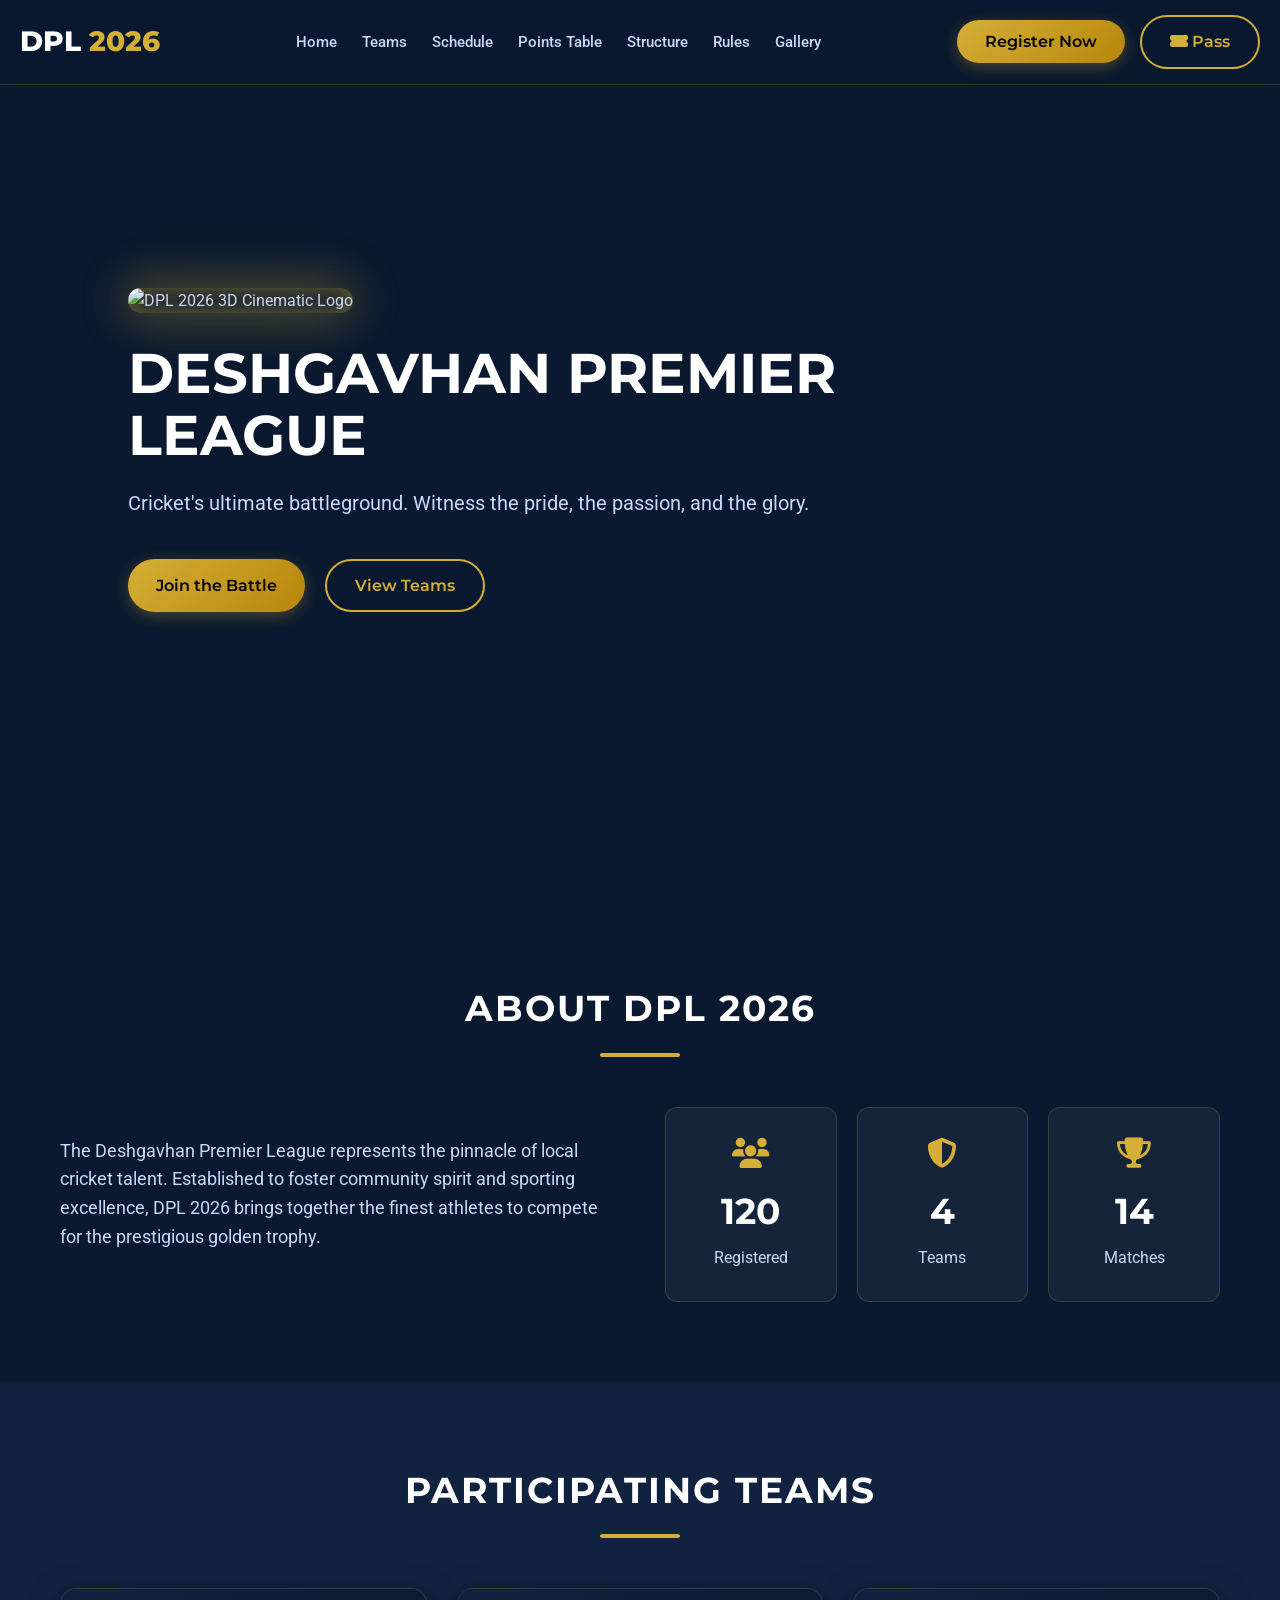
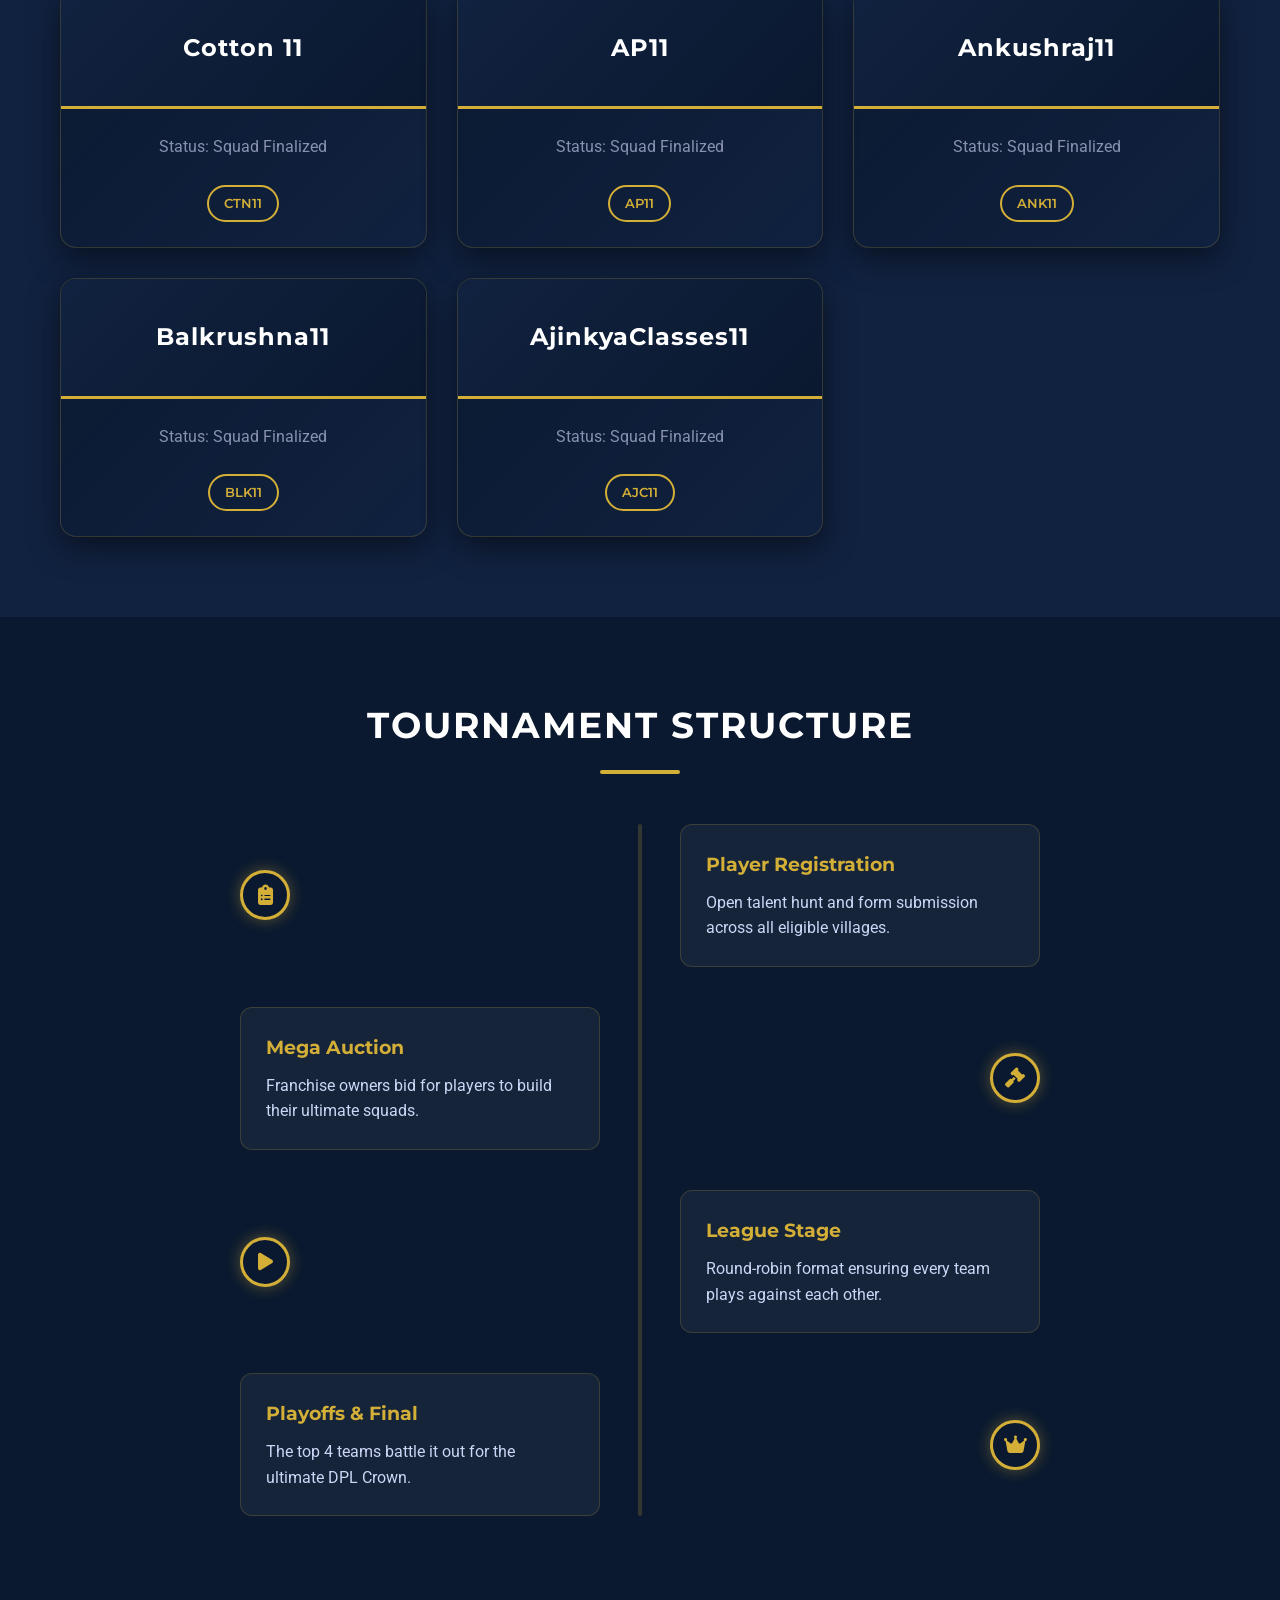
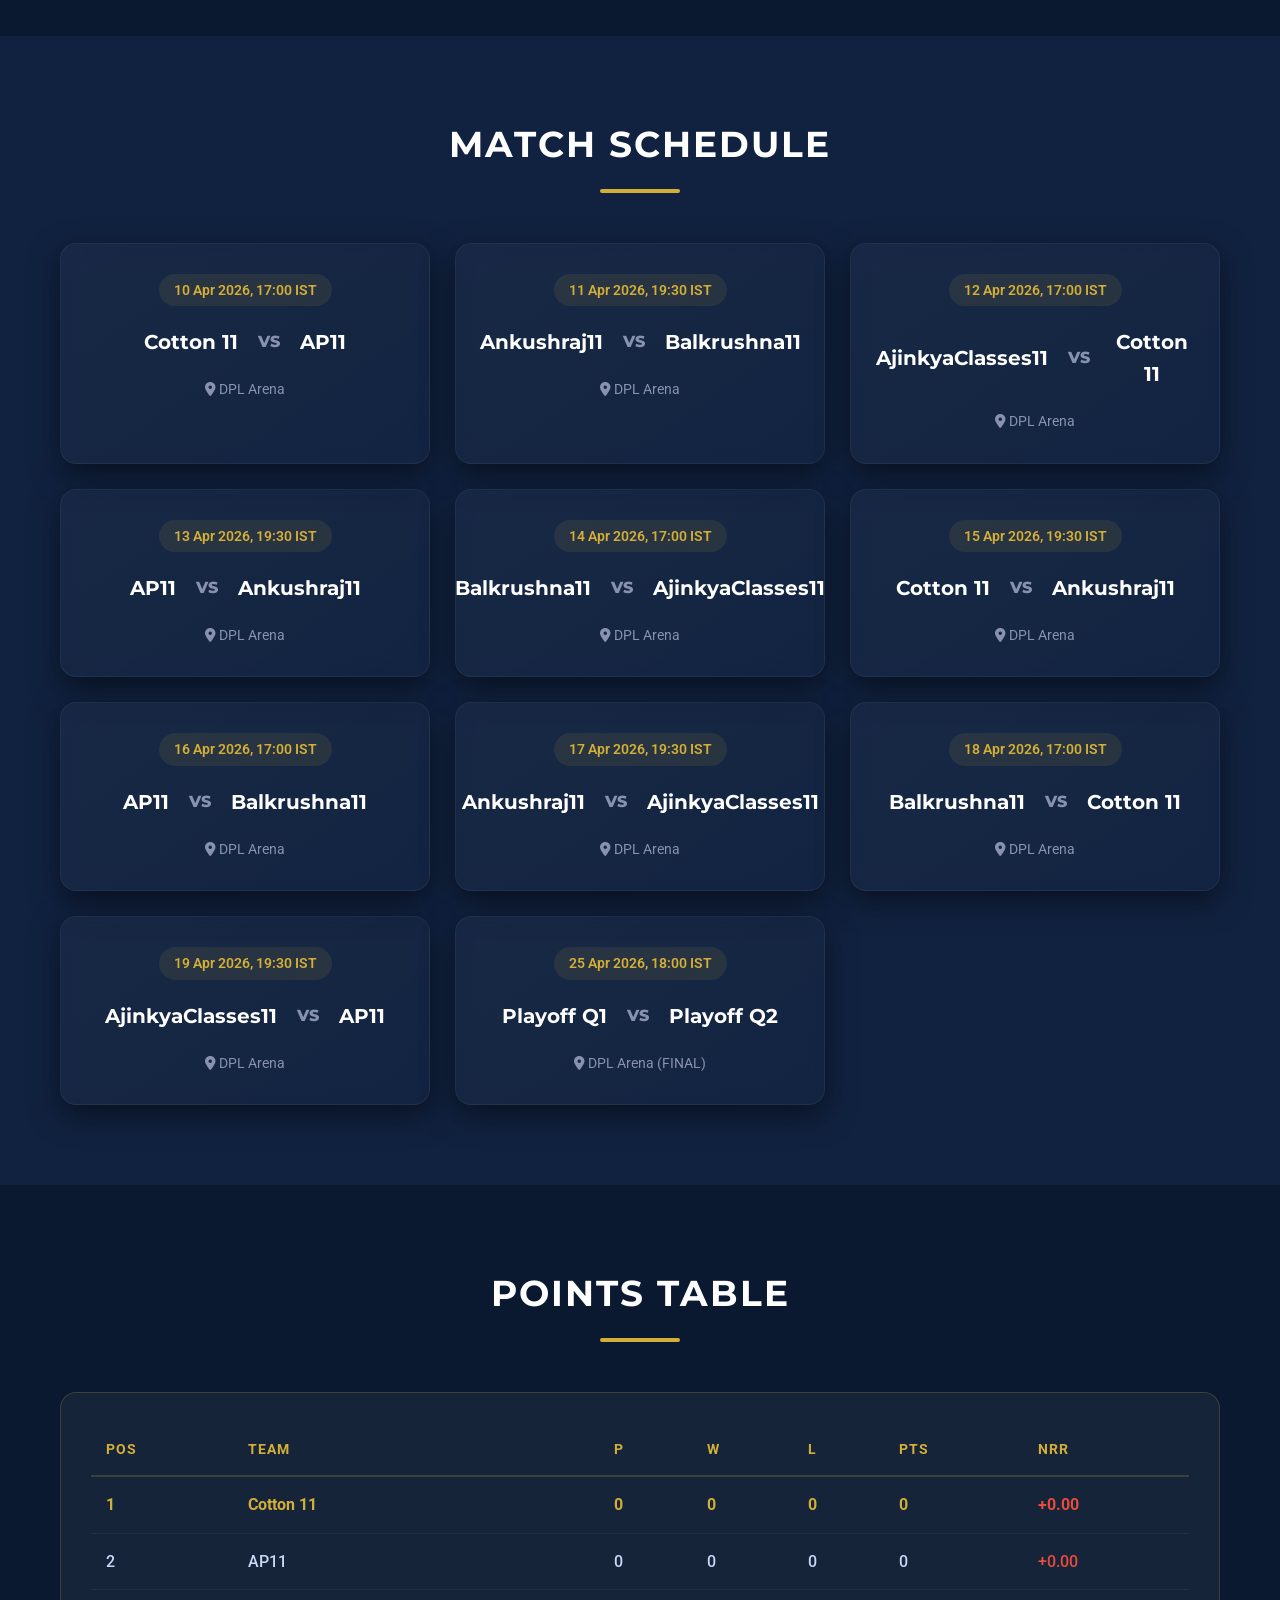
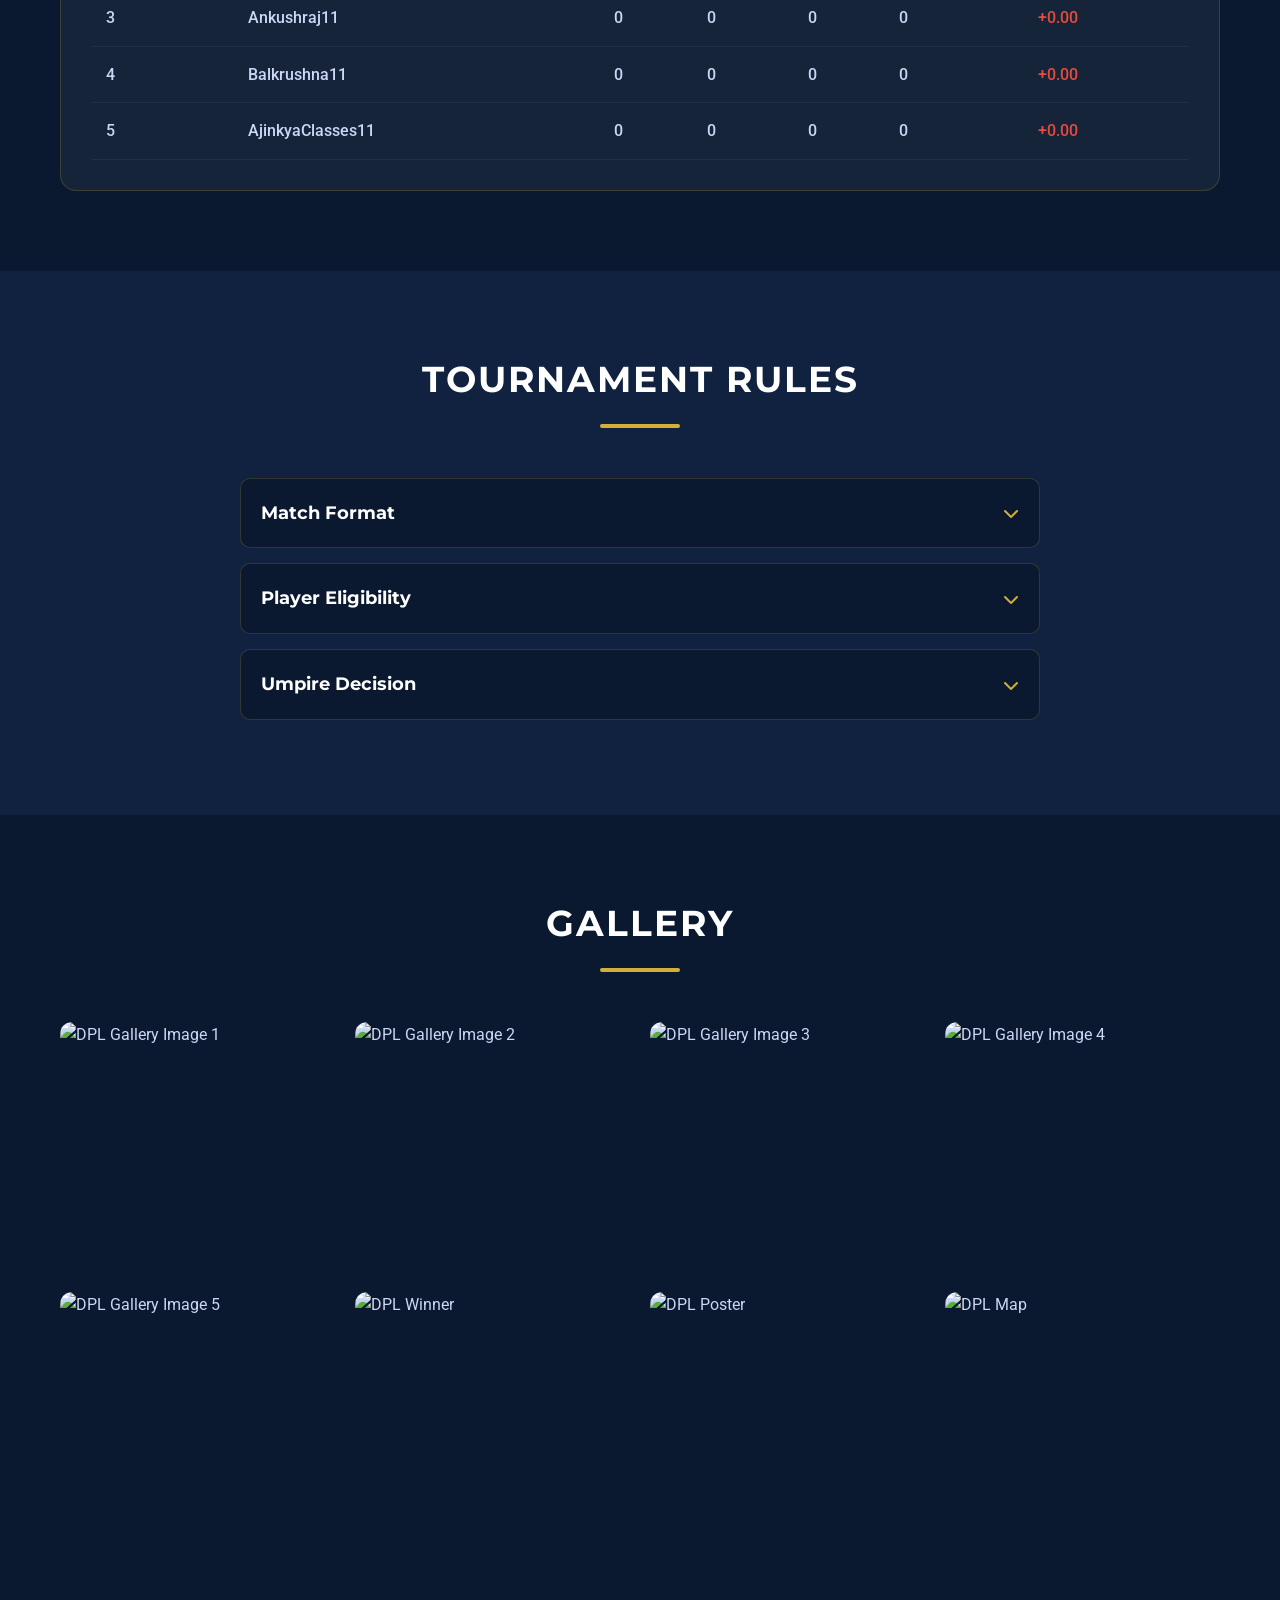
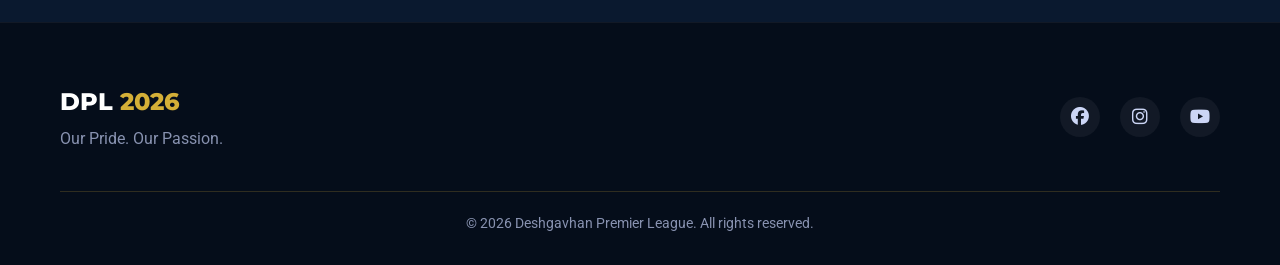
==== index.html @ 7609a29f "Add files via upload" ====
<!DOCTYPE html>
<html lang="en">
<head>
    <meta charset="UTF-8">
    <meta name="viewport" content="width=device-width, initial-scale=1.0">
    <title>DPL - Deshgavhan Premier League</title>
    <!-- Google Fonts -->
    <link href="https://fonts.googleapis.com/css2?family=Montserrat:wght@400;600;800&family=Roboto:wght@400;500;700&display=swap" rel="stylesheet">
    <!-- FontAwesome for icons -->
    <link rel="stylesheet" href="https://cdnjs.cloudflare.com/ajax/libs/font-awesome/6.4.0/css/all.min.css">
    <link rel="stylesheet" href="styles.css">
</head>
<body>

    <!-- Navigation -->
    <nav id="navbar">
        <div class="nav-container">
            <div class="logo">
                <h1>DPL <span>2026</span></h1>
            </div>
            <ul class="nav-links">
                <li><a href="#home">Home</a></li>
                <li><a href="#teams">Teams</a></li>
                <li><a href="#schedule">Schedule</a></li>
                <li><a href="#points">Points Table</a></li>
                <li><a href="#tournament">Structure</a></li>
                <li><a href="#rules">Rules</a></li>
                <li><a href="#gallery">Gallery</a></li>
            </ul>
            <div class="nav-actions">
                <button class="btn-primary" onclick="openModal('registerModal')">Register Now</button>
                <a href="https://dpl-registration.netlify.app/" class="btn-outline"><i class="fas fa-ticket-alt"></i> Pass</a>
                <div class="hamburger">
                    <i class="fas fa-bars"></i>
                </div>
            </div>
        </div>
    </nav>

    <!-- Modals -->
    <!-- Registration Modal -->
    <div id="registerModal" class="modal">
        <div class="modal-content">
            <span class="close-btn" onclick="closeModal('registerModal')">&times;</span>
            <h2>Player Registration</h2>
            <form id="registrationForm">
                <div class="form-group">
                    <label>Full Name</label>
                    <input type="text" id="regName" required>
                </div>
                <div class="form-group">
                    <label>Village/City</label>
                    <input type="text" id="regVillage" required>
                </div>
                <div class="form-group">
                    <label>Playing Role</label>
                    <select id="regRole" required>
                        <option value="">Select Role</option>
                        <option value="Batsman">Batsman</option>
                        <option value="Bowler">Bowler</option>
                        <option value="All-Rounder">All-Rounder</option>
                        <option value="Wicket-Keeper">Wicket-Keeper</option>
                    </select>
                </div>
                <div class="form-group">
                    <label>Mobile Number</label>
                    <input type="tel" id="regMobile" pattern="[0-9]{10}" required placeholder="10-digit number">
                </div>
                <button type="submit" class="btn-primary full-width">Submit Registration</button>
            </form>
        </div>
    </div>

    <!-- Success Popup -->
    <div id="successModal" class="modal">
        <div class="modal-content text-center">
            <span class="close-btn" onclick="closeModal('successModal')">&times;</span>
            <div class="success-icon"><i class="fas fa-check-circle"></i></div>
            <h2>Registration Successful!</h2>
            <p>Welcome to DPL 2026. Here is your official Player Card.</p>
            
            <div class="player-card preview-card" id="previewCard">
                <!-- Injected via JS -->
            </div>
            
            <button class="btn-primary mt-20" onclick="closeModal('successModal')">Awesome!</button>
        </div>
    </div>

    <!-- Admin Modal -->
    <div id="adminModal" class="modal">
        <div class="modal-content admin-modal">
            <span class="close-btn" onclick="closeModal('adminModal')">&times;</span>
            <h2>Admin Dashboard</h2>
            <div class="admin-tabs">
                <button class="admin-tab active" onclick="switchAdminTab('players')">Registered Players</button>
                <button class="admin-tab" onclick="switchAdminTab('teams')">Manage Teams</button>
            </div>
            
            <div id="admin-players" class="admin-section active">
                <div class="table-responsive">
                    <table class="admin-table">
                        <thead>
                            <tr>
                                <th>ID</th>
                                <th>Name</th>
                                <th>Village</th>
                                <th>Role</th>
                                <th>Mobile</th>
                                <th>Action</th>
                            </tr>
                        </thead>
                        <tbody id="adminPlayerList">
                            <!-- JS Injected -->
                        </tbody>
                    </table>
                </div>
            </div>
            
            <div id="admin-teams" class="admin-section">
                <p>Team management coming soon...</p>
            </div>
        </div>
    </div>

    <!-- Main Content -->
    <main>
        <!-- Hero Section -->
        <section id="home" class="hero">
            <div class="hero-content">
                <div class="hero-logo animate-up">
                    <img src="./assets/dpl_logo.png" alt="DPL 2026 3D Cinematic Logo">
                </div>
                <h1 class="animate-up delay-1">Deshgavhan Premier League</h1>
                <p class="tagline animate-up delay-2">Cricket's ultimate battleground. Witness the pride, the passion, and the glory.</p>
                <div class="hero-buttons animate-up delay-3">
                    <button class="btn-primary" onclick="openModal('registerModal')">Join the Battle</button>
                    <a href="#teams" class="btn-outline">View Teams</a>
                </div>
            </div>
            <div class="hero-overlay"></div>
        </section>

        <!-- About Stats Section -->
        <section id="about" class="about section-padding">
            <div class="container">
                <div class="section-title">
                    <h2>About DPL 2026</h2>
                    <div class="divider"></div>
                </div>
                <div class="about-grid">
                    <div class="about-text animate-up">
                        <p>The Deshgavhan Premier League represents the pinnacle of local cricket talent. Established to foster community spirit and sporting excellence, DPL 2026 brings together the finest athletes to compete for the prestigious golden trophy.</p>
                    </div>
                    <div class="stats-container animate-up delay-1">
                        <div class="stat-box">
                            <i class="fas fa-users icon"></i>
                            <h3 class="counter" id="playersCount">0</h3>
                            <p>Registered</p>
                        </div>
                        <div class="stat-box">
                            <i class="fas fa-shield-alt icon"></i>
                            <h3 class="counter">4</h3>
                            <p>Teams</p>
                        </div>
                        <div class="stat-box">
                            <i class="fas fa-trophy icon"></i>
                            <h3 class="counter">14</h3>
                            <p>Matches</p>
                        </div>
                    </div>
                </div>
            </div>
        </section>

        <!-- Teams Section -->
        <section id="teams" class="teams section-padding bg-alt">
            <div class="container">
                <div class="section-title">
                    <h2>Participating Teams</h2>
                    <div class="divider"></div>
                </div>
                <div class="teams-grid animate-up" id="teamsContainer">
                    <!-- JS Injected Team Cards -->
                </div>
            </div>
        </section>

        <!-- Tournament Structure (Timeline) -->
        <section id="tournament" class="tournament section-padding">
            <div class="container">
                <div class="section-title">
                    <h2>Tournament Structure</h2>
                    <div class="divider"></div>
                </div>
                <div class="timeline animate-up">
                    <div class="timeline-item">
                        <div class="timeline-icon"><i class="fas fa-clipboard-list"></i></div>
                        <div class="timeline-content">
                            <h3>Player Registration</h3>
                            <p>Open talent hunt and form submission across all eligible villages.</p>
                        </div>
                    </div>
                    <div class="timeline-item">
                        <div class="timeline-icon"><i class="fas fa-gavel"></i></div>
                        <div class="timeline-content">
                            <h3>Mega Auction</h3>
                            <p>Franchise owners bid for players to build their ultimate squads.</p>
                        </div>
                    </div>
                    <div class="timeline-item">
                        <div class="timeline-icon"><i class="fas fa-play"></i></div>
                        <div class="timeline-content">
                            <h3>League Stage</h3>
                            <p>Round-robin format ensuring every team plays against each other.</p>
                        </div>
                    </div>
                    <div class="timeline-item">
                        <div class="timeline-icon"><i class="fas fa-crown"></i></div>
                        <div class="timeline-content">
                            <h3>Playoffs & Final</h3>
                            <p>The top 4 teams battle it out for the ultimate DPL Crown.</p>
                        </div>
                    </div>
                </div>
            </div>
        </section>

        <!-- Schedule Section -->
        <section id="schedule" class="schedule section-padding bg-alt">
            <div class="container">
                <div class="section-title">
                    <h2>Match Schedule</h2>
                    <div class="divider"></div>
                </div>
                <div class="schedule-grid animate-up" id="scheduleContainer">
                    <!-- JS Injected Schedule Cards -->
                </div>
            </div>
        </section>

        <!-- Points Table Section -->
        <section id="points" class="points section-padding">
            <div class="container">
                <div class="section-title">
                    <h2>Points Table</h2>
                    <div class="divider"></div>
                </div>
                <div class="table-responsive glass-panel animate-up">
                    <table class="points-table">
                        <thead>
                            <tr>
                                <th>Pos</th>
                                <th>Team</th>
                                <th>P</th>
                                <th>W</th>
                                <th>L</th>
                                <th>Pts</th>
                                <th>NRR</th>
                            </tr>
                        </thead>
                        <tbody id="pointsTableBody">
                            <!-- JS Injected -->
                        </tbody>
                    </table>
                </div>
            </div>
        </section>

        <!-- Rules Section (Accordion) -->
        <section id="rules" class="rules section-padding bg-alt">
            <div class="container">
                <div class="section-title">
                    <h2>Tournament Rules</h2>
                    <div class="divider"></div>
                </div>
                <div class="accordion animate-up">
                    <div class="accordion-item">
                        <div class="accordion-header">
                            <h3>Match Format</h3>
                            <i class="fas fa-chevron-down"></i>
                        </div>
                        <div class="accordion-body">
                            <p>Each match will consist of 12 overs per side. The powerplay will be applied for the first 3 overs where only 2 fielders are allowed outside the 30-yard circle.</p>
                        </div>
                    </div>
                    <div class="accordion-item">
                        <div class="accordion-header">
                            <h3>Player Eligibility</h3>
                            <i class="fas fa-chevron-down"></i>
                        </div>
                        <div class="accordion-body">
                            <p>Players must be officially registered on this portal before the deadline. Non-registered players are strictly prohibited from participating in any official DPL match.</p>
                        </div>
                    </div>
                    <div class="accordion-item">
                        <div class="accordion-header">
                            <h3>Umpire Decision</h3>
                            <i class="fas fa-chevron-down"></i>
                        </div>
                        <div class="accordion-body">
                            <p>The on-field umpire's decision is final and binding. Any aggressive dissent towards umpires will result in immediate penalty runs and potential player suspension.</p>
                        </div>
                    </div>
                </div>
            </div>
        </section>

        <!-- Gallery Section -->
        <section id="gallery" class="gallery section-padding">
            <div class="container">
                <div class="section-title">
                    <h2>Gallery</h2>
                    <div class="divider"></div>
                </div>
                <div class="gallery-grid animate-up">
                    <div class="gallery-item">
                         <img src="./assets/1.jpeg" alt="DPL Gallery Image 1">
                         <div class="gallery-overlay"><i class="fas fa-search-plus"></i></div>
                    </div>
                    <div class="gallery-item">
                         <img src="./assets/2.jpeg" alt="DPL Gallery Image 2">
                         <div class="gallery-overlay"><i class="fas fa-search-plus"></i></div>
                    </div>
                    <div class="gallery-item">
                         <img src="./assets/3.jpeg" alt="DPL Gallery Image 3">
                         <div class="gallery-overlay"><i class="fas fa-search-plus"></i></div>
                    </div>
                    <div class="gallery-item">
                         <img src="./assets/4.jpeg" alt="DPL Gallery Image 4">
                         <div class="gallery-overlay"><i class="fas fa-search-plus"></i></div>
                    </div>
                    <div class="gallery-item">
                         <img src="./assets/5.jpeg" alt="DPL Gallery Image 5">
                         <div class="gallery-overlay"><i class="fas fa-search-plus"></i></div>
                    </div>
                    <div class="gallery-item">
                         <img src="./assets/Winner1.png" alt="DPL Winner">
                         <div class="gallery-overlay"><i class="fas fa-search-plus"></i></div>
                    </div>
                    <div class="gallery-item">
                         <img src="./assets/poster.png" alt="DPL Poster">
                         <div class="gallery-overlay"><i class="fas fa-search-plus"></i></div>
                    </div>
                    <div class="gallery-item">
                         <img src="./assets/map.png" alt="DPL Map">
                         <div class="gallery-overlay"><i class="fas fa-search-plus"></i></div>
                    </div>
                </div>
            </div>
        </section>
        
        <!-- Footer -->
        <footer>
            <div class="container">
                <div class="footer-content">
                    <div class="footer-logo">
                        <h2>DPL <span>2026</span></h2>
                        <p>Our Pride. Our Passion.</p>
                    </div>
                    <div class="social-links">
                        <a href="#"><i class="fab fa-facebook"></i></a>
                        <a href="#"><i class="fab fa-instagram"></i></a>
                        <a href="#"><i class="fab fa-youtube"></i></a>
                    </div>
                </div>
                <div class="copyright">
                    <p>&copy; 2026 Deshgavhan Premier League. All rights reserved.</p>
                </div>
            </div>
        </footer>
    </main>

    <script src="app.js"></script>
</body>
</html>
---- styles.css ----
/* Color Palette: Navy Blue & Gold */
:root {
    --primary-color: #0A192F; /* Deep Navy */
    --secondary-color: #112240; /* Lighter Navy */
    --accent-color: #D4AF37; /* Premium Gold */
    --accent-hover: #F1C40F; /* Bright Gold */
    --text-primary: #CCD6F6; /* Light Blue-Grey */
    --text-secondary: #8892B0;
    --white: #FFFFFF;
    --success: #2ECC71;
    --danger: #E74C3C;
    --glass-bg: rgba(255, 255, 255, 0.05);
    --glass-border: rgba(212, 175, 55, 0.2);
}

* { margin: 0; padding: 0; box-sizing: border-box; }

html { scroll-behavior: smooth; }

body {
    font-family: 'Roboto', sans-serif;
    background-color: var(--primary-color);
    color: var(--text-primary);
    line-height: 1.6;
    overflow-x: hidden;
}

h1, h2, h3, h4, h5, h6 {
    font-family: 'Montserrat', sans-serif;
    color: var(--white);
}

a { text-decoration: none; color: inherit; }
ul { list-style: none; }

.container {
    max-width: 1200px;
    margin: 0 auto;
    padding: 0 20px;
}

.section-padding { padding: 80px 0; }
.bg-alt { background-color: var(--secondary-color); }
.mt-20 { margin-top: 20px; }
.text-center { text-align: center; }
.full-width { width: 100%; }

/* Buttons */
.btn-primary, .btn-outline {
    display: inline-block;
    padding: 12px 28px;
    border-radius: 30px;
    font-weight: 600;
    font-family: 'Montserrat', sans-serif;
    cursor: pointer;
    transition: all 0.3s ease;
    border: none;
    font-size: 16px;
}

.btn-primary {
    background: linear-gradient(135deg, var(--accent-color), #B8860B);
    color: #000;
    box-shadow: 0 4px 15px rgba(212, 175, 55, 0.3);
}

.btn-primary:hover {
    transform: translateY(-2px);
    box-shadow: 0 6px 20px rgba(212, 175, 55, 0.5);
    background: linear-gradient(135deg, var(--accent-hover), var(--accent-color));
}

.btn-outline {
    background: transparent;
    color: var(--accent-color);
    border: 2px solid var(--accent-color);
}

.btn-outline:hover {
    background: var(--accent-color);
    color: #000;
}

/* Navbar */
#navbar {
    position: fixed;
    top: 0; left: 0; width: 100%;
    padding: 15px 0;
    background: rgba(10, 25, 47, 0.95);
    backdrop-filter: blur(10px);
    z-index: 1000;
    transition: all 0.3s;
    border-bottom: 1px solid var(--glass-border);
}

.nav-container {
    display: flex;
    justify-content: space-between;
    align-items: center;
    max-width: 1300px;
    margin: 0 auto;
    padding: 0 20px;
}

.logo h1 { font-size: 28px; font-weight: 800; }
.logo span { color: var(--accent-color); }

.nav-links { display: flex; gap: 25px; align-items: center; }
.nav-links a { font-weight: 500; transition: color 0.3s; font-size: 15px; }
.nav-links a:hover { color: var(--accent-color); }

.nav-actions { display: flex; gap: 15px; align-items: center; }
.hamburger { display: none; font-size: 24px; cursor: pointer; color: var(--accent-color); }

/* Hero */
.hero {
    height: 100vh;
    display: flex;
    align-items: center;
    position: relative;
    background: url('https://images.unsplash.com/photo-1540747913346-19e32dc3e97e?ixlib=rb-4.0.3&auto=format&fit=crop&w=2000&q=80') center/cover;
}
.hero-overlay {
    position: absolute; top:0; left:0; width:100%; height:100%;
    background: linear-gradient(to right, rgba(10,25,47,0.95) 0%, rgba(10,25,47,0.7) 100%);
    z-index: 1;
}
.hero-content {
    position: relative; z-index: 2;
    max-width: 800px;
    margin-left: 10%;
}
.hero-logo img { 
    width: 250px; 
    border-radius: 20px; 
    box-shadow: 0 0 50px rgba(212,175,55,0.4), inset 0 0 20px rgba(212,175,55,0.5); 
    margin-bottom: 30px;
    animation: floating 4s ease-in-out infinite;
    filter: drop-shadow(0 0 20px rgba(212,175,55,0.4));
}
@keyframes floating {
    0% { transform: translateY(0px) scale(1); }
    50% { transform: translateY(-15px) scale(1.02); }
    100% { transform: translateY(0px) scale(1); }
}
.hero h1 { font-size: 56px; line-height: 1.1; margin-bottom: 20px; color: var(--white); text-transform: uppercase; }
.tagline { font-size: 20px; margin-bottom: 40px; color: var(--text-primary); }
.hero-buttons { display: flex; gap: 20px; }

/* Sections Common */
.section-title { text-align: center; margin-bottom: 50px; }
.section-title h2 { font-size: 36px; text-transform: uppercase; letter-spacing: 2px; }
.divider { width: 80px; height: 4px; background: var(--accent-color); margin: 15px auto 0; border-radius: 2px; }

/* About & Stats */
.about-grid { display: grid; grid-template-columns: 1fr 1fr; gap: 50px; align-items: center; }
.about-text p { font-size: 18px; margin-bottom: 20px; }
.stats-container { display: grid; grid-template-columns: repeat(3, 1fr); gap: 20px; }
.stat-box {
    background: var(--glass-bg);
    border: 1px solid var(--glass-border);
    padding: 30px 20px;
    text-align: center;
    border-radius: 12px;
    transition: transform 0.3s;
}
.stat-box:hover { transform: translateY(-5px); border-color: var(--accent-color); }
.stat-box .icon { font-size: 30px; color: var(--accent-color); margin-bottom: 15px; }
.stat-box h3 { font-size: 36px; margin-bottom: 5px; }

/* Teams */
.teams-grid { display: grid; grid-template-columns: repeat(auto-fit, minmax(280px, 1fr)); gap: 30px; }
.team-card {
    background: linear-gradient(135deg, rgba(10, 25, 47, 0.9), rgba(17, 34, 64, 0.95));
    border-radius: 16px;
    overflow: hidden;
    box-shadow: 0 10px 30px rgba(0,0,0,0.5);
    transition: all 0.4s cubic-bezier(0.175, 0.885, 0.32, 1.275);
    border: 1px solid var(--glass-border);
    position: relative;
    cursor: pointer;
}
.team-card::before { content: ''; position: absolute; inset: 0; background: radial-gradient(800px circle at top left, rgba(212,175,55,0.1), transparent 40%); opacity: 0; transition: opacity 0.5s; }
.team-card:hover::before { opacity: 1; }
.team-card:hover { 
    transform: translateY(-12px) scale(1.03); 
    box-shadow: 0 20px 40px rgba(212,175,55,0.3), 0 0 20px rgba(212,175,55,0.2); 
    border-color: var(--accent-color);
}
.team-banner { height: 120px; background: linear-gradient(135deg, var(--secondary-color), var(--primary-color)); display: flex; justify-content: center; align-items: center; border-bottom: 3px solid var(--accent-color);}
.team-banner h3 { font-size: 24px; letter-spacing: 1px; }
.team-info { padding: 25px; text-align: center; }
.team-info p { color: var(--text-secondary); margin-bottom: 15px; }

/* Timeline / Tournament Structure */
.timeline { position: relative; max-width: 800px; margin: 0 auto; }
.timeline::before { content: ''; position: absolute; width: 4px; background: var(--glass-border); top: 0; bottom: 0; left: 50%; transform: translateX(-50%); border-radius: 2px;}
.timeline-item { display: flex; justify-content: space-between; align-items: center; margin-bottom: 40px; }
.timeline-item:nth-child(even) { flex-direction: row-reverse; }
.timeline-content { width: 45%; background: var(--glass-bg); padding: 25px; border-radius: 12px; border: 1px solid var(--glass-border); transition: transform 0.3s; }
.timeline-item:hover .timeline-content { transform: scale(1.05); border-color: var(--accent-color); }
.timeline-content h3 { color: var(--accent-color); margin-bottom: 10px; }
.timeline-icon { width: 50px; height: 50px; background: var(--primary-color); border: 3px solid var(--accent-color); border-radius: 50%; display: flex; justify-content: center; align-items: center; font-size: 20px; color: var(--accent-color); z-index: 10; box-shadow: 0 0 15px rgba(212,175,55,0.4);}

/* Schedule */
.schedule-grid { display: grid; grid-template-columns: repeat(auto-fit, minmax(320px, 1fr)); gap: 25px; }
.match-card {
    background: linear-gradient(145deg, rgba(255,255,255,0.03), rgba(255,255,255,0.01));
    border: 1px solid rgba(255,255,255,0.05);
    border-radius: 16px;
    padding: 30px 25px;
    text-align: center;
    transition: all 0.4s ease;
    backdrop-filter: blur(10px);
    box-shadow: inset 0 0 0 1px rgba(212,175,55,0.0), 0 10px 30px rgba(0,0,0,0.5);
    cursor: pointer;
}
.match-card:hover { 
    transform: translateY(-8px) scale(1.02); 
    border-color: rgba(212,175,55,0.5); 
    background: linear-gradient(145deg, rgba(255,255,255,0.06), rgba(255,255,255,0.02));
    box-shadow: inset 0 0 20px rgba(212,175,55,0.1), 0 15px 35px rgba(0,0,0,0.6);
}
.match-date { display: inline-block; padding: 5px 15px; background: rgba(212,175,55,0.1); color: var(--accent-color); border-radius: 20px; font-size: 14px; font-weight: 600; margin-bottom: 20px; }
.match-teams { display: flex; justify-content: center; align-items: center; gap: 20px; margin-bottom: 20px; }
.match-teams h3 { font-size: 20px; }
.match-vs { font-family: 'Montserrat', sans-serif; font-weight: 800; color: var(--text-secondary); }
.match-venue { font-size: 14px; color: var(--text-secondary); }

/* Points Table */
.glass-panel { background: var(--glass-bg); border-radius: 16px; border: 1px solid var(--glass-border); padding: 30px; }
.table-responsive { overflow-x: auto; }
.points-table { width: 100%; border-collapse: collapse; text-align: left; }
.points-table th { padding: 15px; color: var(--accent-color); border-bottom: 2px solid var(--glass-border); text-transform: uppercase; font-size: 14px; letter-spacing: 1px; }
.points-table td { padding: 15px; border-bottom: 1px solid rgba(255,255,255,0.05); font-weight: 500; }
.points-table tbody tr:hover { background: rgba(212,175,55,0.05); }
.points-table tbody tr:first-child td { color: var(--accent-color); font-weight: 700; }

/* Accordion Rules */
.accordion { max-width: 800px; margin: 0 auto; }
.accordion-item { margin-bottom: 15px; border-radius: 10px; overflow: hidden; border: 1px solid var(--glass-border); background: var(--primary-color); }
.accordion-header { padding: 20px; display: flex; justify-content: space-between; align-items: center; cursor: pointer; transition: background 0.3s; }
.accordion-header:hover { background: var(--glass-bg); }
.accordion-header h3 { font-size: 18px; color: var(--white); }
.accordion-header i { transition: transform 0.3s; color: var(--accent-color); }
.accordion-item.active .accordion-header i { transform: rotate(180deg); }
.accordion-body { padding: 0 20px; max-height: 0; overflow: hidden; transition: max-height 0.3s ease-out, padding 0.3s ease; background: var(--secondary-color); color: var(--text-secondary); }
.accordion-item.active .accordion-body { padding: 20px; max-height: 500px; border-top: 1px solid var(--glass-border); }

/* Gallery */
.gallery-grid { display: grid; grid-template-columns: repeat(auto-fit, minmax(250px, 1fr)); gap: 20px; }
.gallery-item { position: relative; border-radius: 12px; overflow: hidden; cursor: pointer; height: 250px;}
.gallery-item img { width: 100%; height: 100%; object-fit: cover; transition: transform 0.5s; }
.gallery-overlay { position: absolute; top:0; left:0; width:100%; height:100%; background: rgba(10,25,47,0.7); display: flex; justify-content: center; align-items: center; opacity: 0; transition: opacity 0.3s; }
.gallery-overlay i { font-size: 40px; color: var(--accent-color); transform: scale(0.5); transition: transform 0.3s; }
.gallery-item:hover img { transform: scale(1.1); }
.gallery-item:hover .gallery-overlay { opacity: 1; }
.gallery-item:hover .gallery-overlay i { transform: scale(1); }

/* Modals */
.modal { display: none; position: fixed; top: 0; left: 0; width: 100%; height: 100%; background: rgba(0,0,0,0.8); z-index: 2000; justify-content: center; align-items: center; backdrop-filter: blur(5px); }
.modal.active { display: flex; }
.modal-content { background: var(--secondary-color); padding: 40px; border-radius: 16px; width: 90%; max-width: 500px; position: relative; border: 1px solid var(--glass-border); box-shadow: 0 20px 50px rgba(0,0,0,0.5); animation: modalIn 0.3s ease-out; }
.admin-modal { max-width: 900px; }
@keyframes modalIn { from { transform: scale(0.9); opacity: 0; } to { transform: scale(1); opacity: 1; } }
.close-btn { position: absolute; top: 15px; right: 20px; font-size: 28px; cursor: pointer; color: var(--text-secondary); transition: color 0.3s; }
.close-btn:hover { color: var(--accent-color); }

/* Form Styles */
.modal-content h2 { margin-bottom: 25px; color: var(--accent-color); text-align: center; }
.form-group { margin-bottom: 20px; text-align: left; }
.form-group label { display: block; margin-bottom: 8px; font-weight: 500; font-size: 14px; color: var(--text-primary); }
.form-group input, .form-group select { width: 100%; padding: 12px 15px; border-radius: 8px; border: 1px solid var(--glass-border); background: var(--primary-color); color: var(--white); font-family: 'Roboto', sans-serif; transition: border-color 0.3s; outline: none; }
.form-group input:focus, .form-group select:focus { border-color: var(--accent-color); box-shadow: 0 0 10px rgba(212,175,55,0.2); }

/* Admin Panel */
.admin-tabs { display: flex; gap: 15px; margin-bottom: 25px; border-bottom: 1px solid var(--glass-border); padding-bottom: 15px; }
.admin-tab { background: transparent; border: none; color: var(--text-secondary); font-size: 16px; font-weight: 600; cursor: pointer; padding: 5px 10px; transition: color 0.3s; }
.admin-tab.active { color: var(--accent-color); border-bottom: 2px solid var(--accent-color); }
.admin-section { display: none; }
.admin-section.active { display: block; }
.admin-table { width: 100%; border-collapse: collapse; text-align: left; }
.admin-table th { padding: 12px; color: var(--accent-color); border-bottom: 1px solid var(--glass-border); }
.admin-table td { padding: 12px; border-bottom: 1px solid rgba(255,255,255,0.05); }
.action-btn { background: transparent; border: none; color: var(--danger); cursor: pointer; transition: color 0.3s; font-size: 16px;}
.action-btn:hover { color: #ff6b6b; }

/* Player Card Preview */
.player-card { background: linear-gradient(135deg, var(--primary-color), var(--secondary-color)); border: 2px solid var(--accent-color); border-radius: 12px; padding: 25px; text-align: center; margin: 20px 0; box-shadow: 0 10px 20px rgba(0,0,0,0.3); }
.card-id { color: var(--accent-color); font-weight: 800; font-family: 'Montserrat', sans-serif; letter-spacing: 2px; margin-bottom: 15px; font-size: 18px; }
.card-name { font-size: 24px; font-weight: 700; margin-bottom: 5px; color: var(--white); }
.card-details { display: flex; justify-content: center; gap: 20px; color: var(--text-secondary); font-size: 14px; }
.success-icon { font-size: 60px; color: var(--success); margin-bottom: 15px; }

/* Footer */
footer { background: #050d1a; padding: 60px 0 30px; border-top: 1px solid rgba(255,255,255,0.05); }
.footer-content { display: flex; justify-content: space-between; align-items: center; margin-bottom: 40px; }
.footer-logo h2 { font-size: 24px; font-weight: 800; }
.footer-logo span { color: var(--accent-color); }
.footer-logo p { color: var(--text-secondary); margin-top: 5px; }
.social-links { display: flex; gap: 20px; }
.social-links a { width: 40px; height: 40px; border-radius: 50%; background: var(--glass-bg); display: flex; justify-content: center; align-items: center; font-size: 18px; transition: all 0.3s; }
.social-links a:hover { background: var(--accent-color); color: #000; transform: translateY(-3px); }
.copyright { text-align: center; color: var(--text-secondary); font-size: 14px; border-top: 1px solid var(--glass-border); padding-top: 20px; }

/* Animations & Responsive */
.animate-up { opacity: 0; transform: translateY(30px); transition: opacity 0.8s ease, transform 0.8s ease; }
.animate-up.visible { opacity: 1; transform: translateY(0); }
.delay-1 { transition-delay: 0.2s; }
.delay-2 { transition-delay: 0.4s; }
.delay-3 { transition-delay: 0.6s; }

@media (max-width: 992px) {
    .about-grid { grid-template-columns: 1fr; }
    .timeline::before { left: 40px; }
    .timeline-item { flex-direction: column !important; align-items: flex-start; margin-bottom: 30px; position: relative; padding-left: 80px;}
    .timeline-icon { position: absolute; left: 15px; top: 0; }
    .timeline-content { width: 100%; }
}

@media (max-width: 768px) {
    .nav-links { display: none; flex-direction: column; position: absolute; top: 100%; left: 0; width: 100%; background: var(--secondary-color); padding: 20px; text-align: center; border-bottom: 1px solid var(--accent-color); }
    .nav-links.active { display: flex; }
    .hamburger { display: block; }
    .flex-center { justify-content: space-between; width: 100%; }
    .nav-actions .btn-outline { display: none; }
    .hero h1 { font-size: 40px; }
    .hero-content { margin-left: 5%; }
    .footer-content { flex-direction: column; gap: 30px; text-align: center; }
}
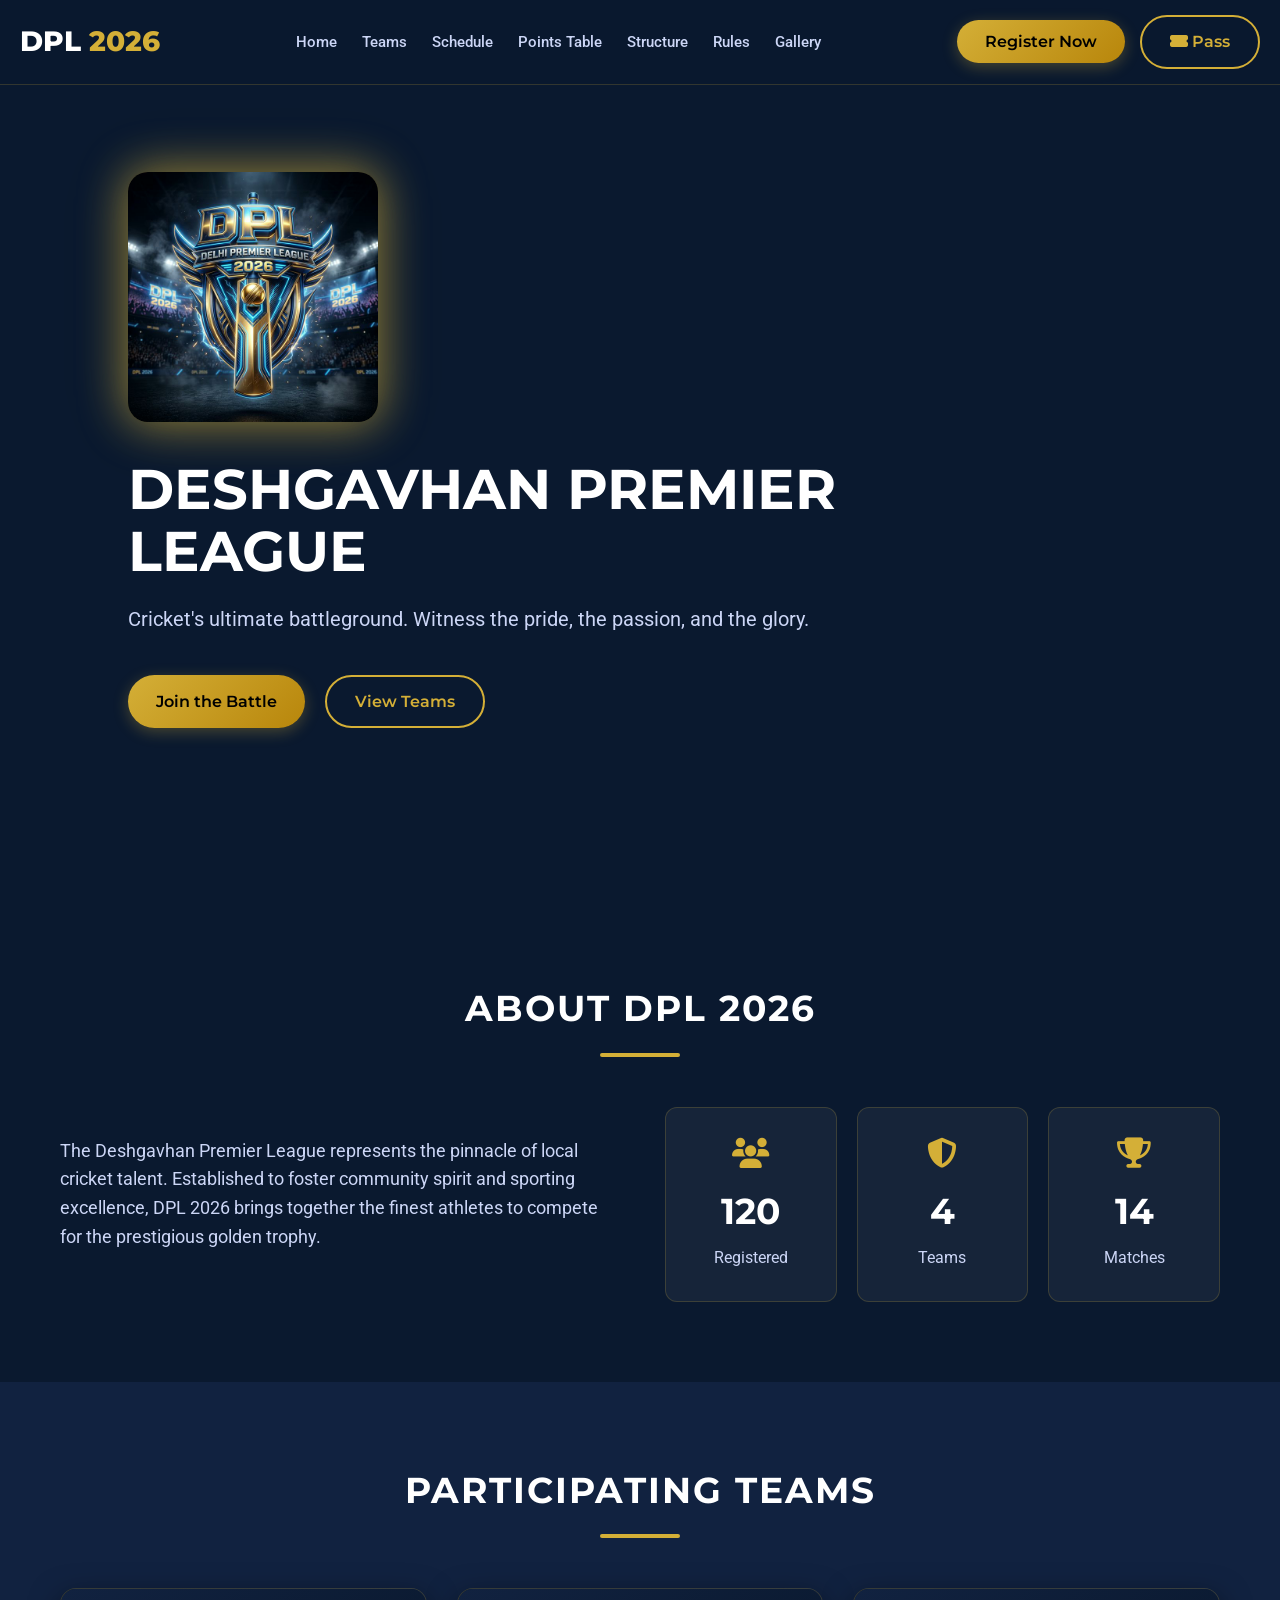
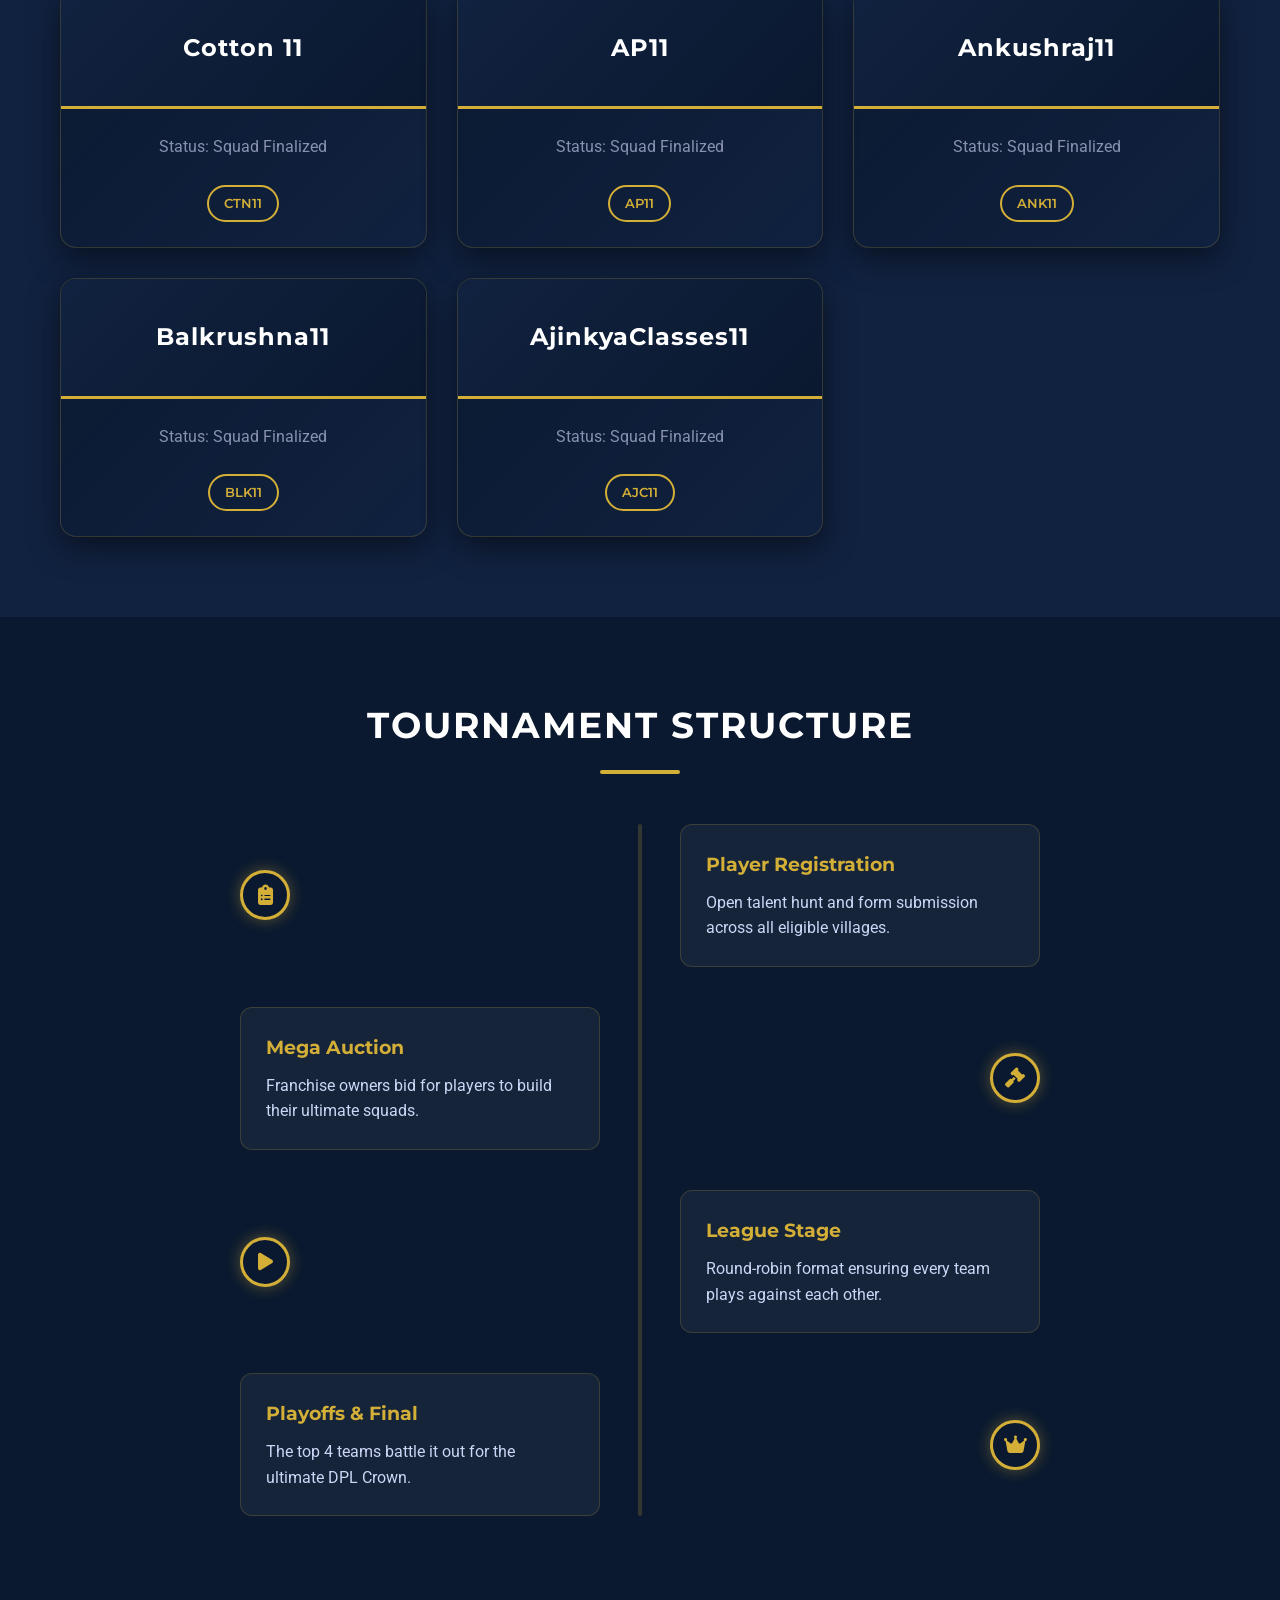
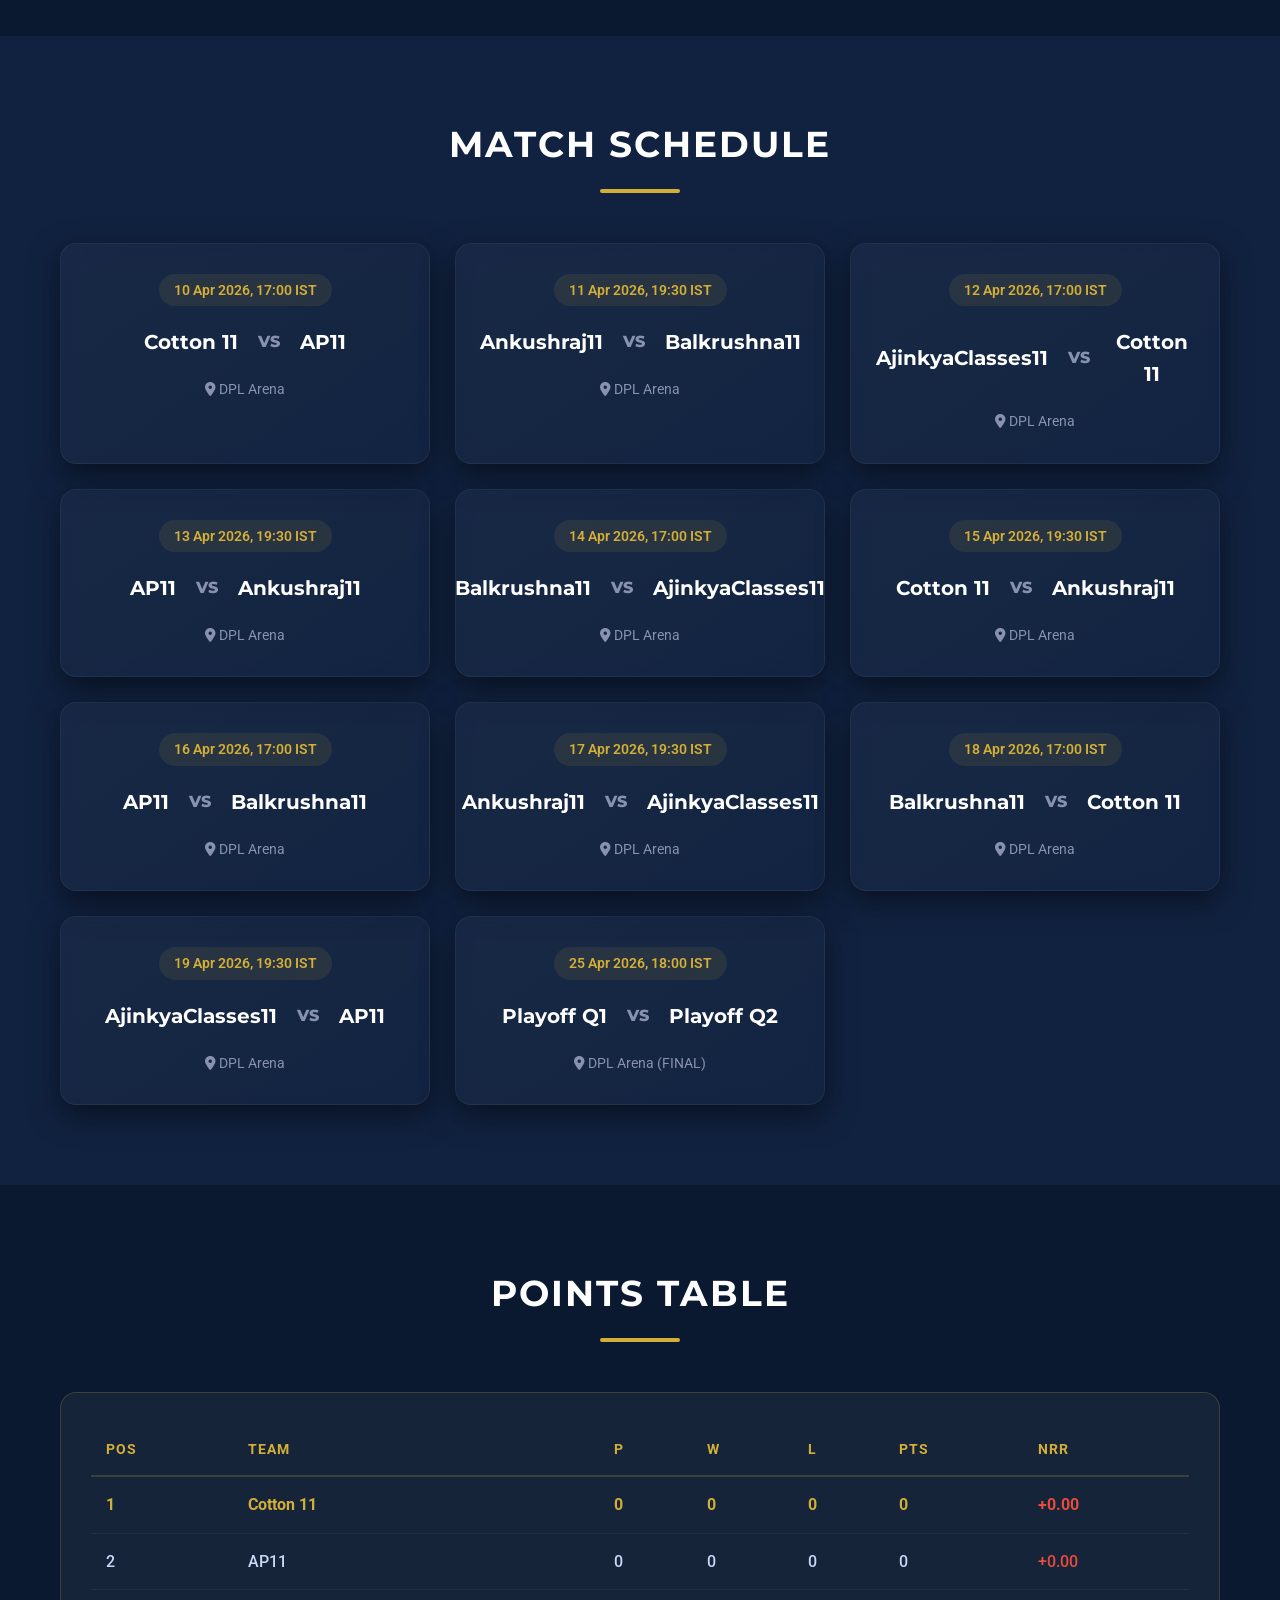
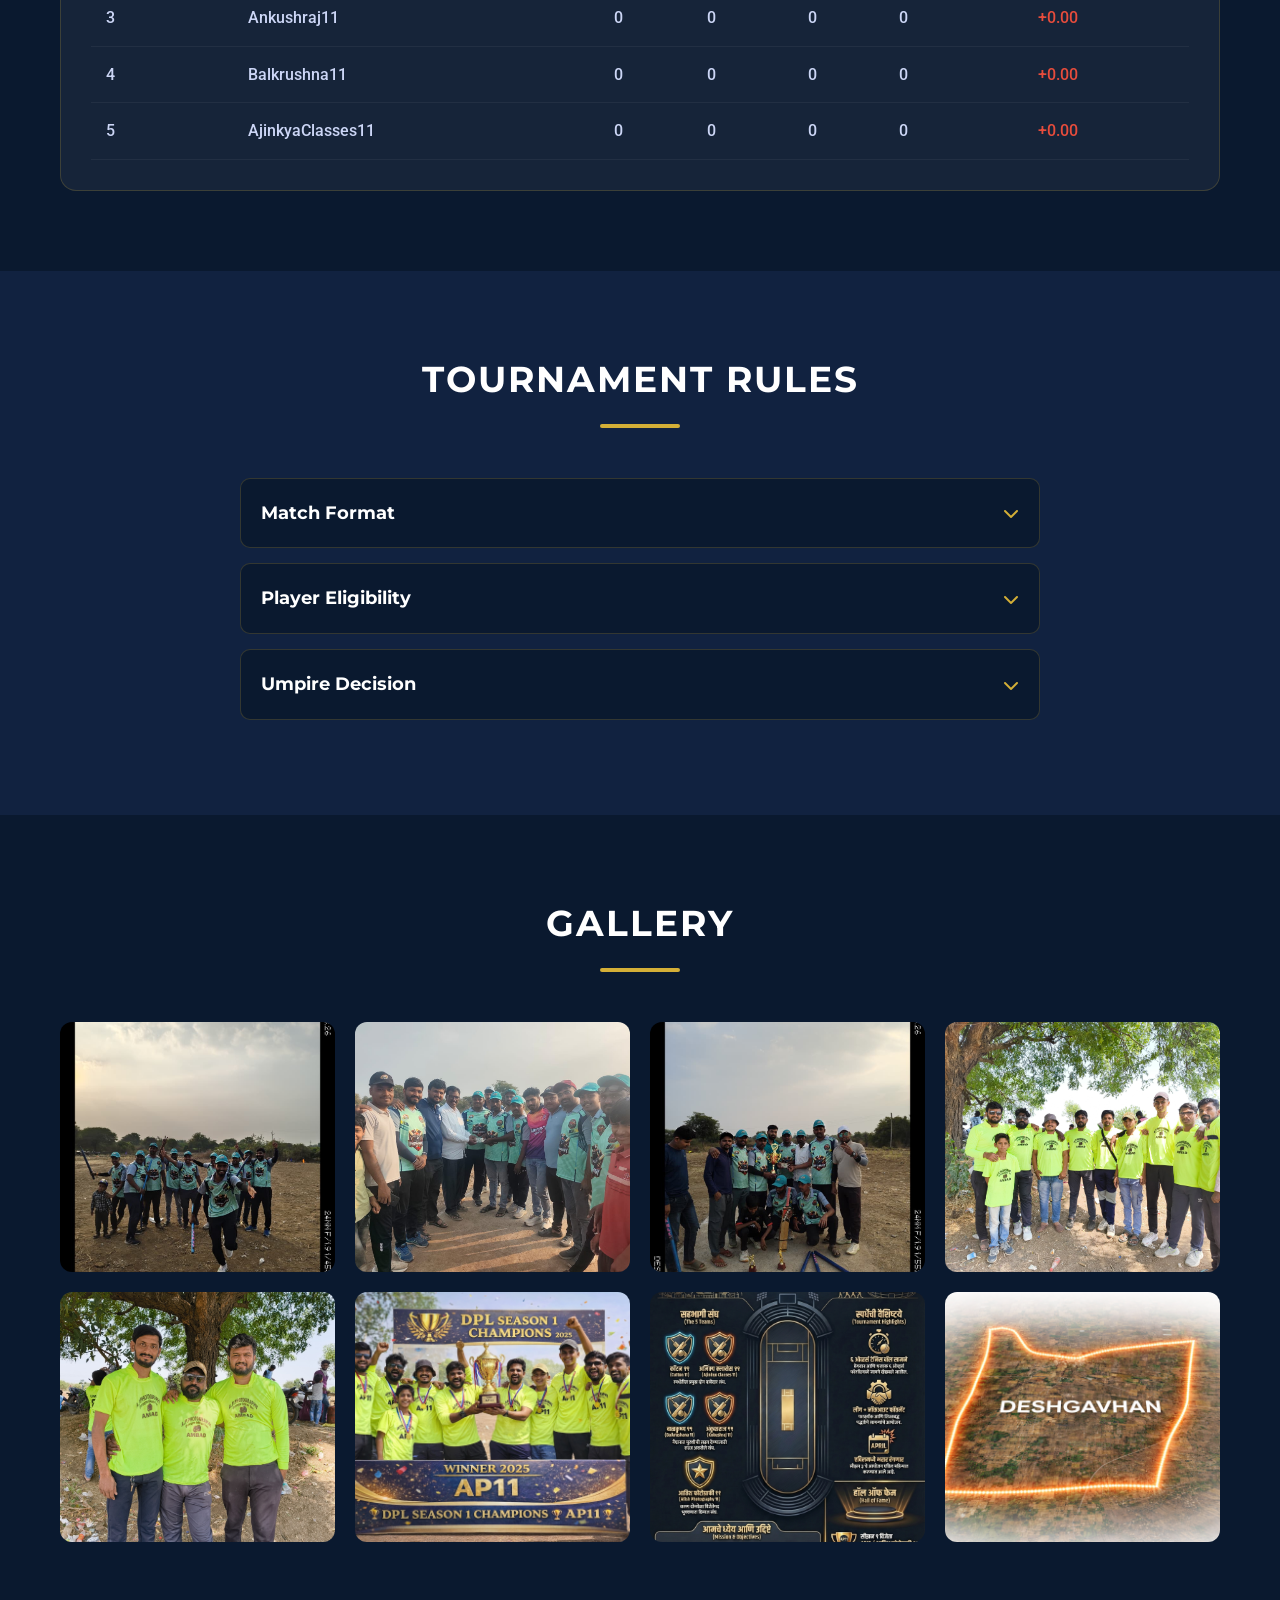
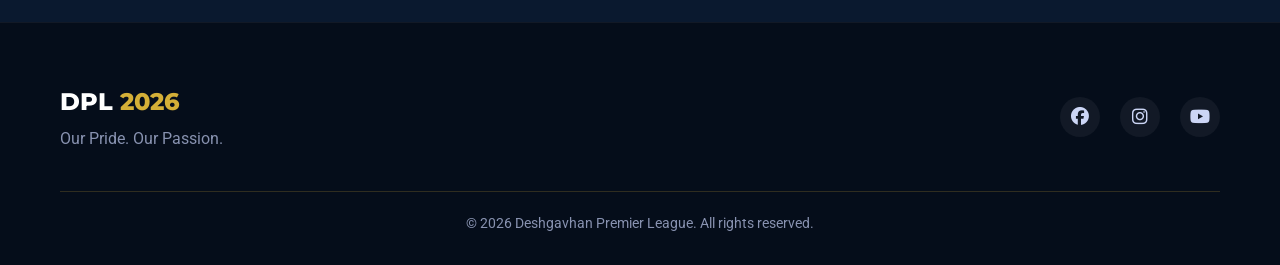
==== commit aa8dc85d: "Refactor image paths in index.html Updated image source paths to remove './assets/' prefix." ====
--- a/index.html
+++ b/index.html
@@ -1,4 +1,4 @@
-<!DOCTYPE html>
+ <!DOCTYPE html>
 <html lang="en">
 <head>
     <meta charset="UTF-8">
@@ -129,7 +129,7 @@
         <section id="home" class="hero">
             <div class="hero-content">
                 <div class="hero-logo animate-up">
-                    <img src="./assets/dpl_logo.png" alt="DPL 2026 3D Cinematic Logo">
+                    <img src="./dpl_logo.png" alt="DPL 2026 3D Cinematic Logo">
                 </div>
                 <h1 class="animate-up delay-1">Deshgavhan Premier League</h1>
                 <p class="tagline animate-up delay-2">Cricket's ultimate battleground. Witness the pride, the passion, and the glory.</p>
@@ -315,35 +315,35 @@
                 </div>
                 <div class="gallery-grid animate-up">
                     <div class="gallery-item">
-                         <img src="./assets/1.jpeg" alt="DPL Gallery Image 1">
-                         <div class="gallery-overlay"><i class="fas fa-search-plus"></i></div>
-                    </div>
-                    <div class="gallery-item">
-                         <img src="./assets/2.jpeg" alt="DPL Gallery Image 2">
-                         <div class="gallery-overlay"><i class="fas fa-search-plus"></i></div>
-                    </div>
-                    <div class="gallery-item">
-                         <img src="./assets/3.jpeg" alt="DPL Gallery Image 3">
-                         <div class="gallery-overlay"><i class="fas fa-search-plus"></i></div>
-                    </div>
-                    <div class="gallery-item">
-                         <img src="./assets/4.jpeg" alt="DPL Gallery Image 4">
-                         <div class="gallery-overlay"><i class="fas fa-search-plus"></i></div>
-                    </div>
-                    <div class="gallery-item">
-                         <img src="./assets/5.jpeg" alt="DPL Gallery Image 5">
-                         <div class="gallery-overlay"><i class="fas fa-search-plus"></i></div>
-                    </div>
-                    <div class="gallery-item">
-                         <img src="./assets/Winner1.png" alt="DPL Winner">
-                         <div class="gallery-overlay"><i class="fas fa-search-plus"></i></div>
-                    </div>
-                    <div class="gallery-item">
-                         <img src="./assets/poster.png" alt="DPL Poster">
-                         <div class="gallery-overlay"><i class="fas fa-search-plus"></i></div>
-                    </div>
-                    <div class="gallery-item">
-                         <img src="./assets/map.png" alt="DPL Map">
+                         <img src="./1.jpeg" alt="DPL Gallery Image 1">
+                         <div class="gallery-overlay"><i class="fas fa-search-plus"></i></div>
+                    </div>
+                    <div class="gallery-item">
+                         <img src="./2.jpeg" alt="DPL Gallery Image 2">
+                         <div class="gallery-overlay"><i class="fas fa-search-plus"></i></div>
+                    </div>
+                    <div class="gallery-item">
+                         <img src="./3.jpeg" alt="DPL Gallery Image 3">
+                         <div class="gallery-overlay"><i class="fas fa-search-plus"></i></div>
+                    </div>
+                    <div class="gallery-item">
+                         <img src="./4.jpeg" alt="DPL Gallery Image 4">
+                         <div class="gallery-overlay"><i class="fas fa-search-plus"></i></div>
+                    </div>
+                    <div class="gallery-item">
+                         <img src="./5.jpeg" alt="DPL Gallery Image 5">
+                         <div class="gallery-overlay"><i class="fas fa-search-plus"></i></div>
+                    </div>
+                    <div class="gallery-item">
+                         <img src="./Winner1.png" alt="DPL Winner">
+                         <div class="gallery-overlay"><i class="fas fa-search-plus"></i></div>
+                    </div>
+                    <div class="gallery-item">
+                         <img src="./poster.png" alt="DPL Poster">
+                         <div class="gallery-overlay"><i class="fas fa-search-plus"></i></div>
+                    </div>
+                    <div class="gallery-item">
+                         <img src="./map.png" alt="DPL Map">
                          <div class="gallery-overlay"><i class="fas fa-search-plus"></i></div>
                     </div>
                 </div>
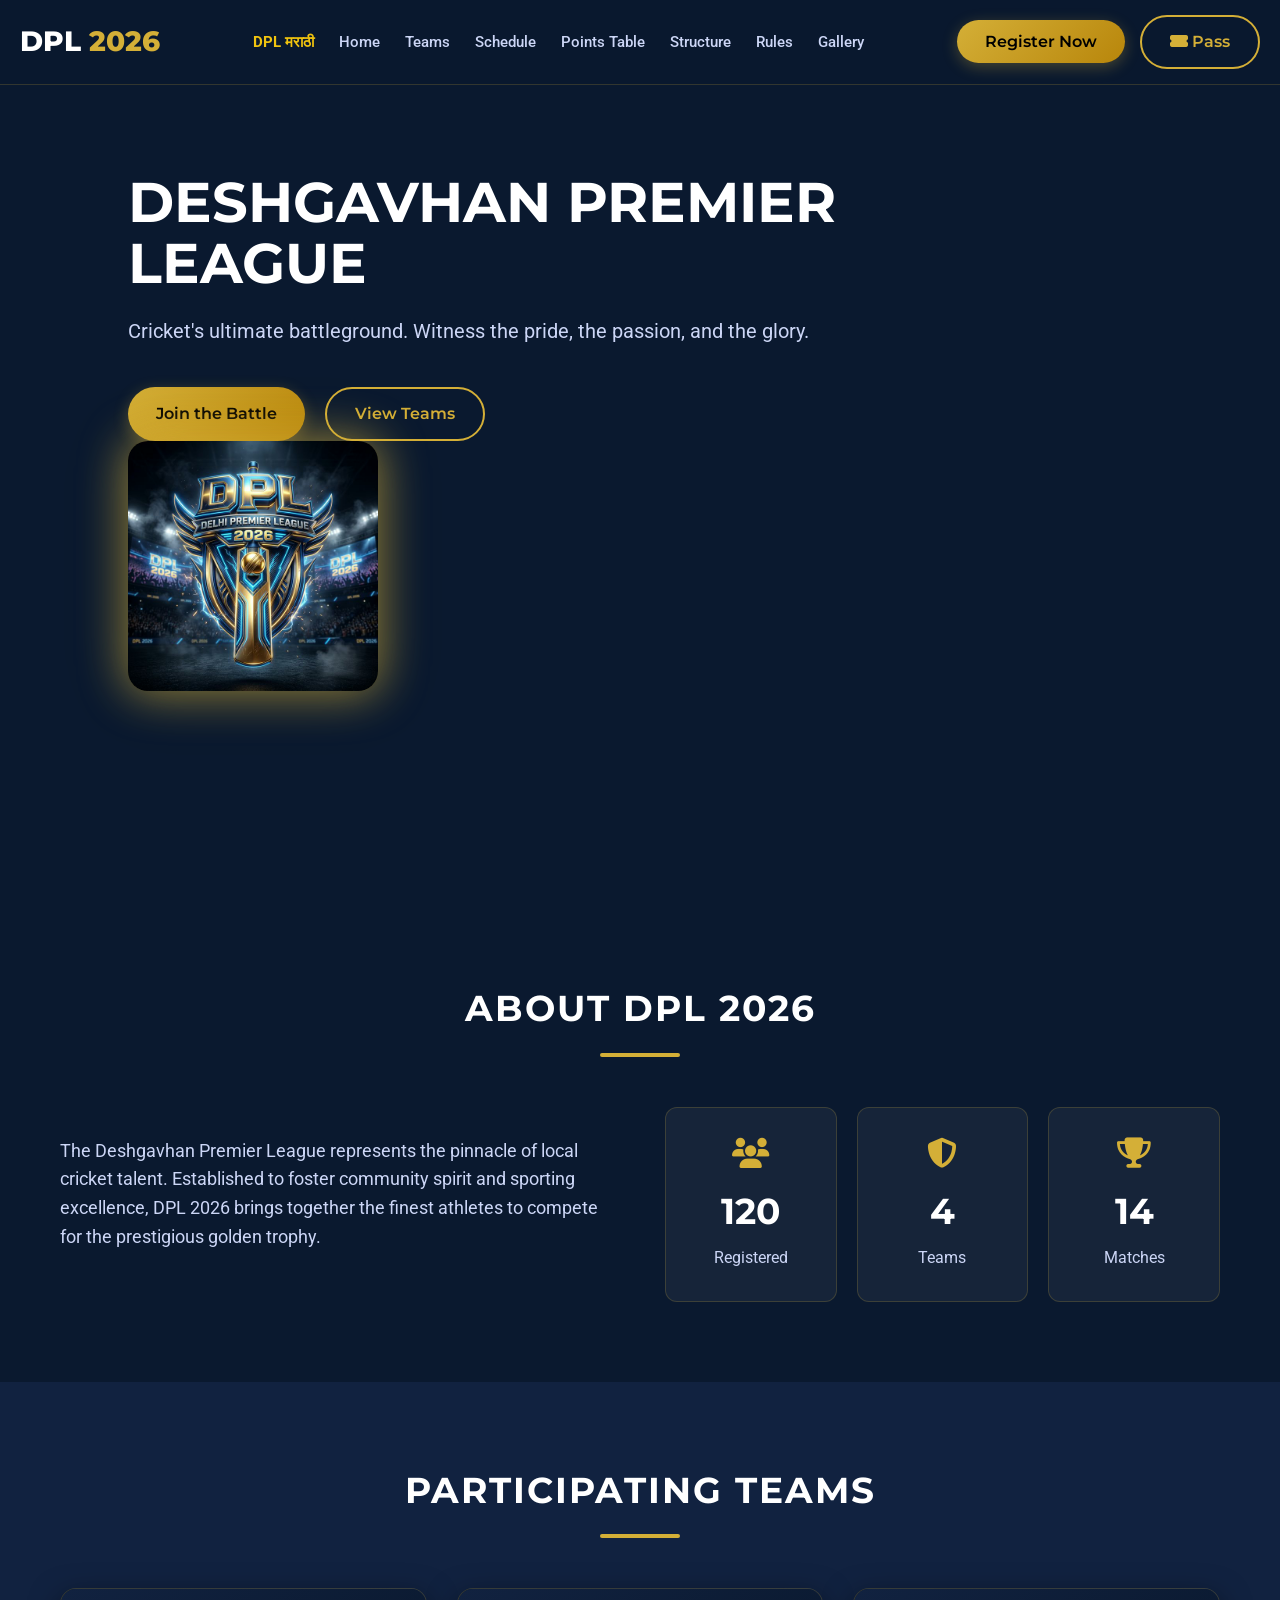
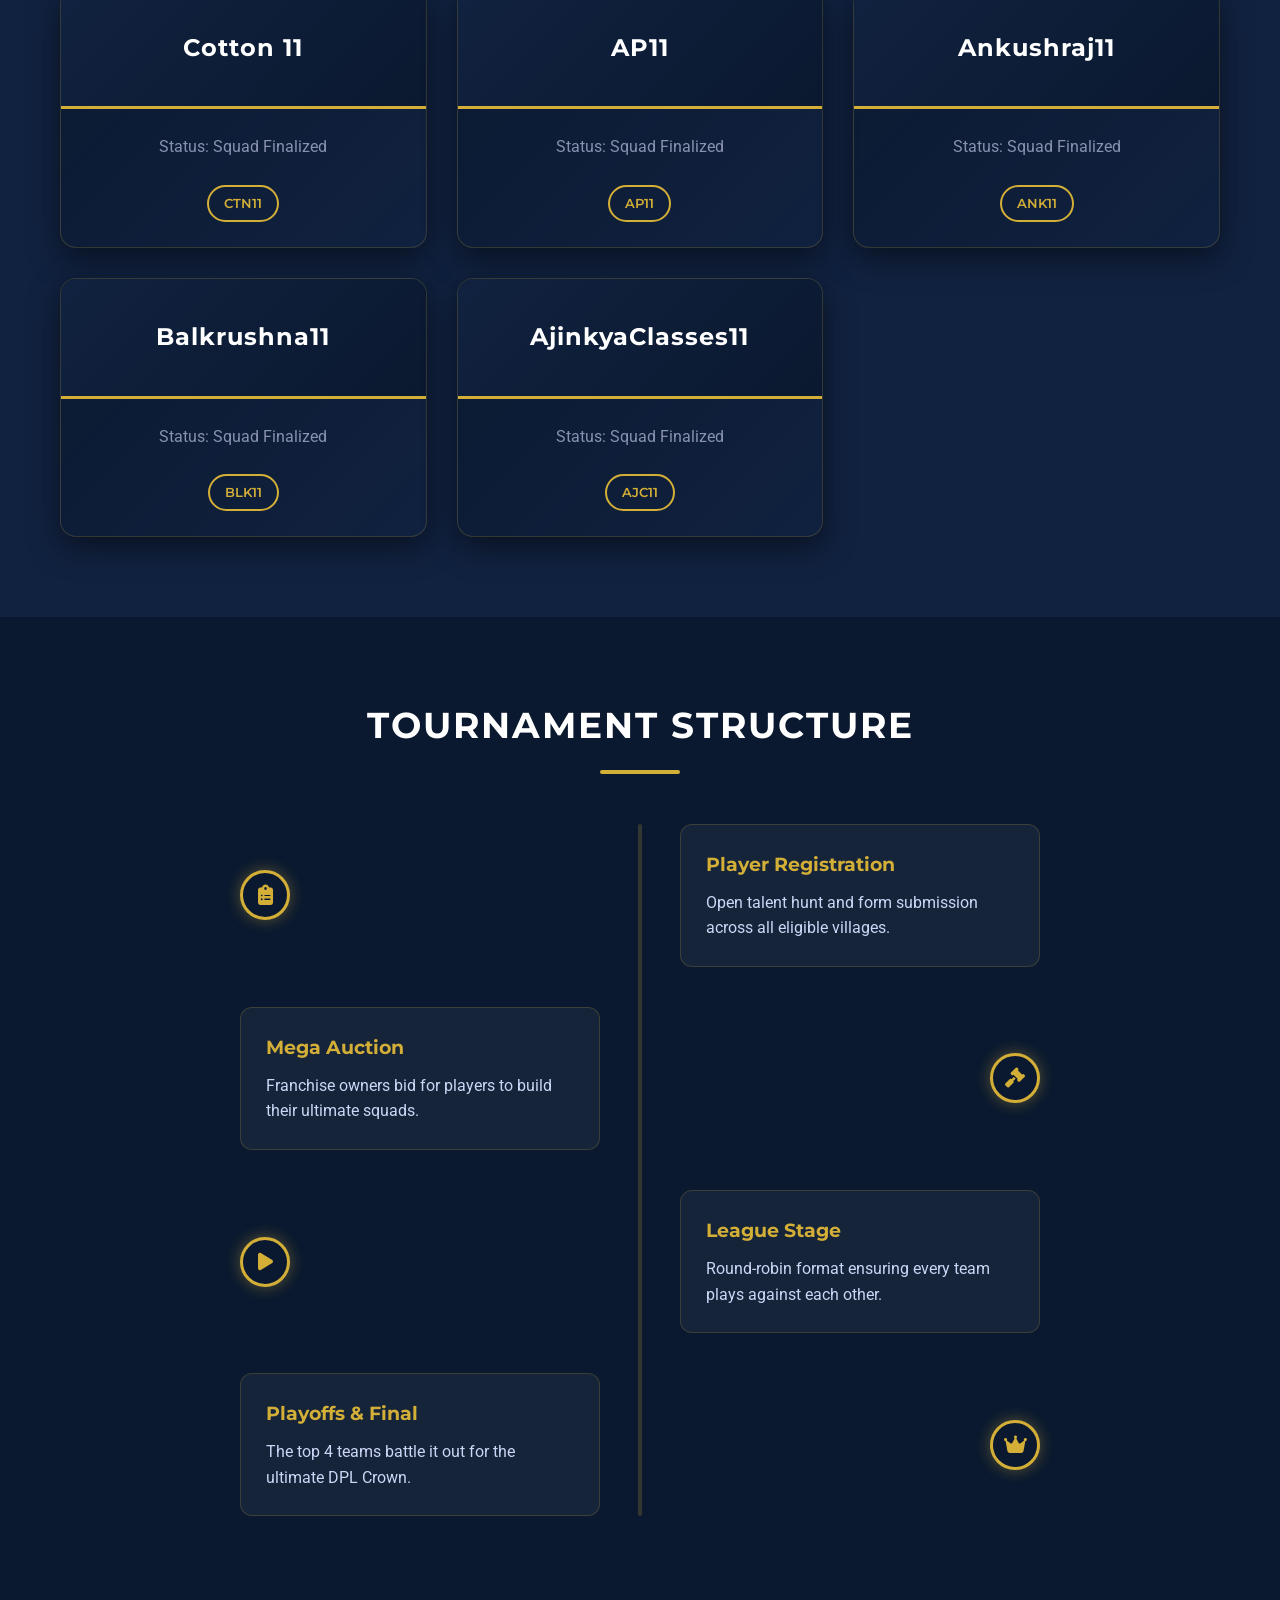
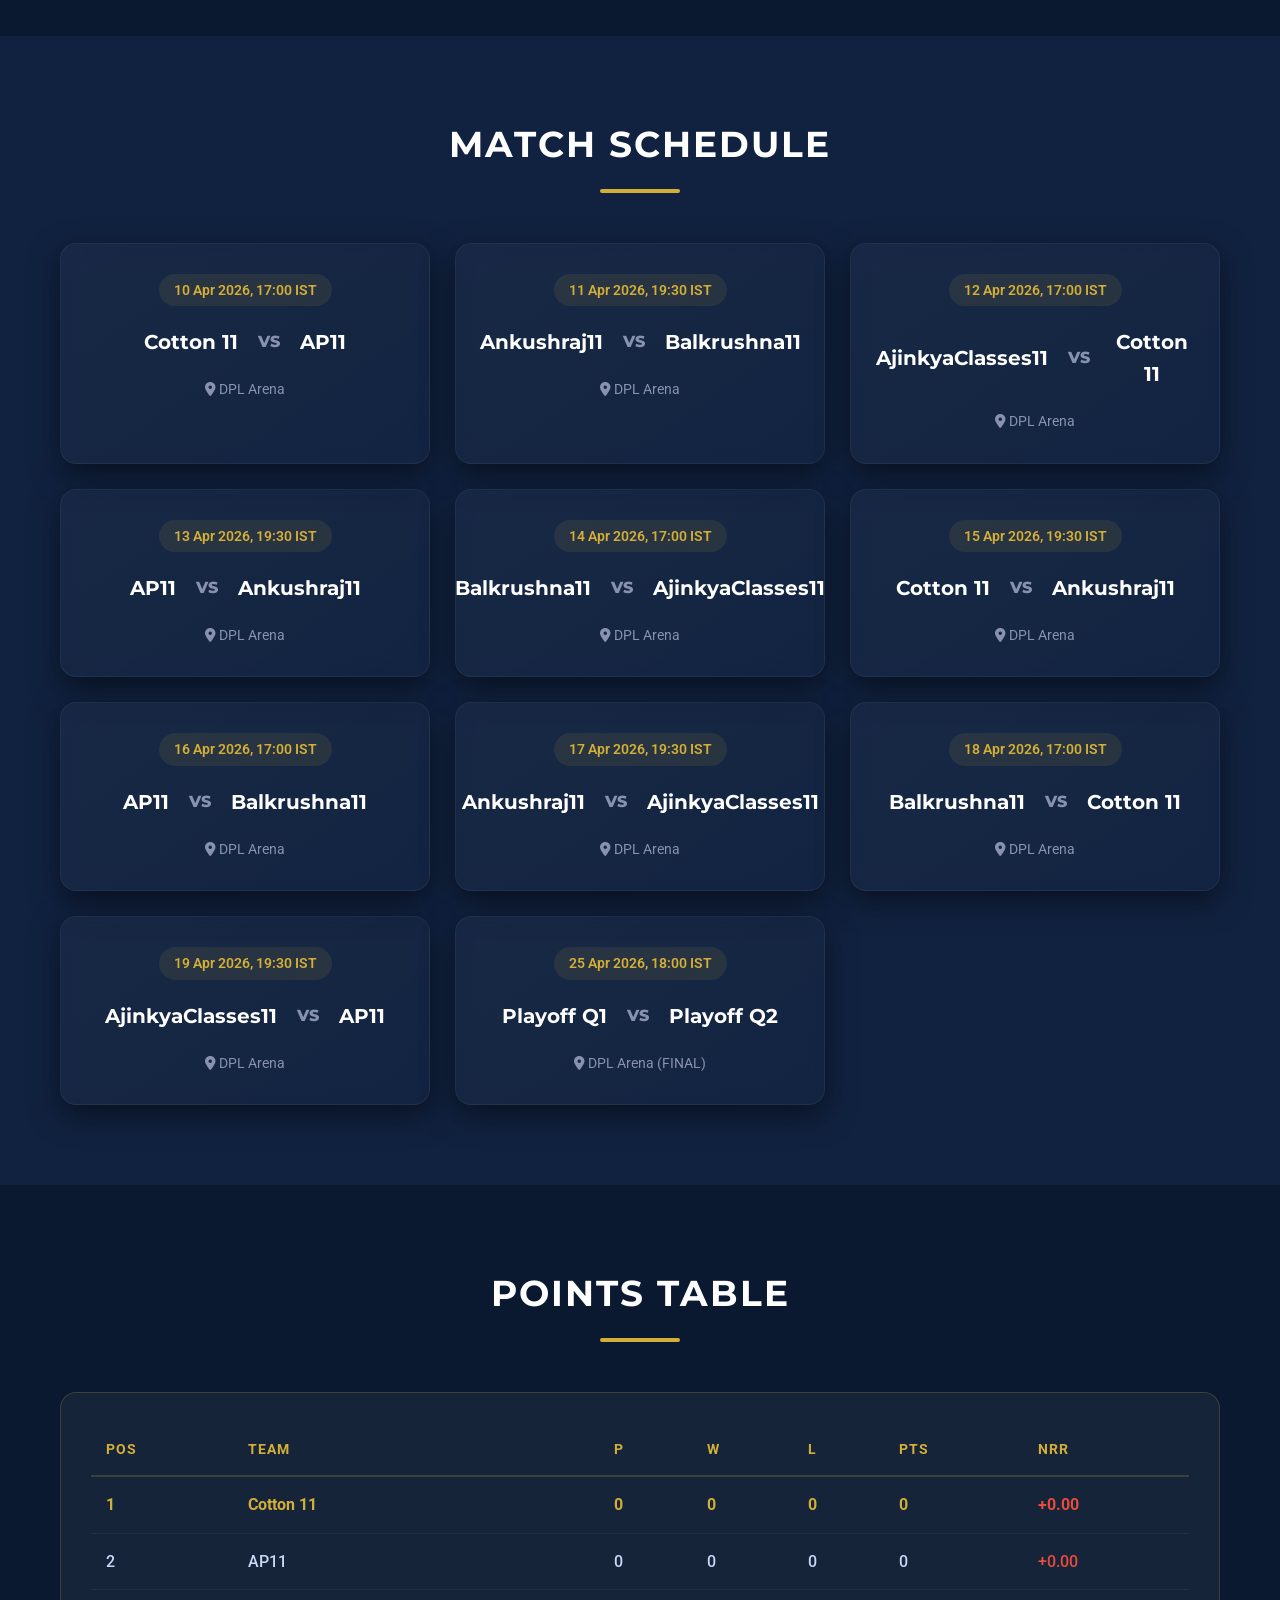
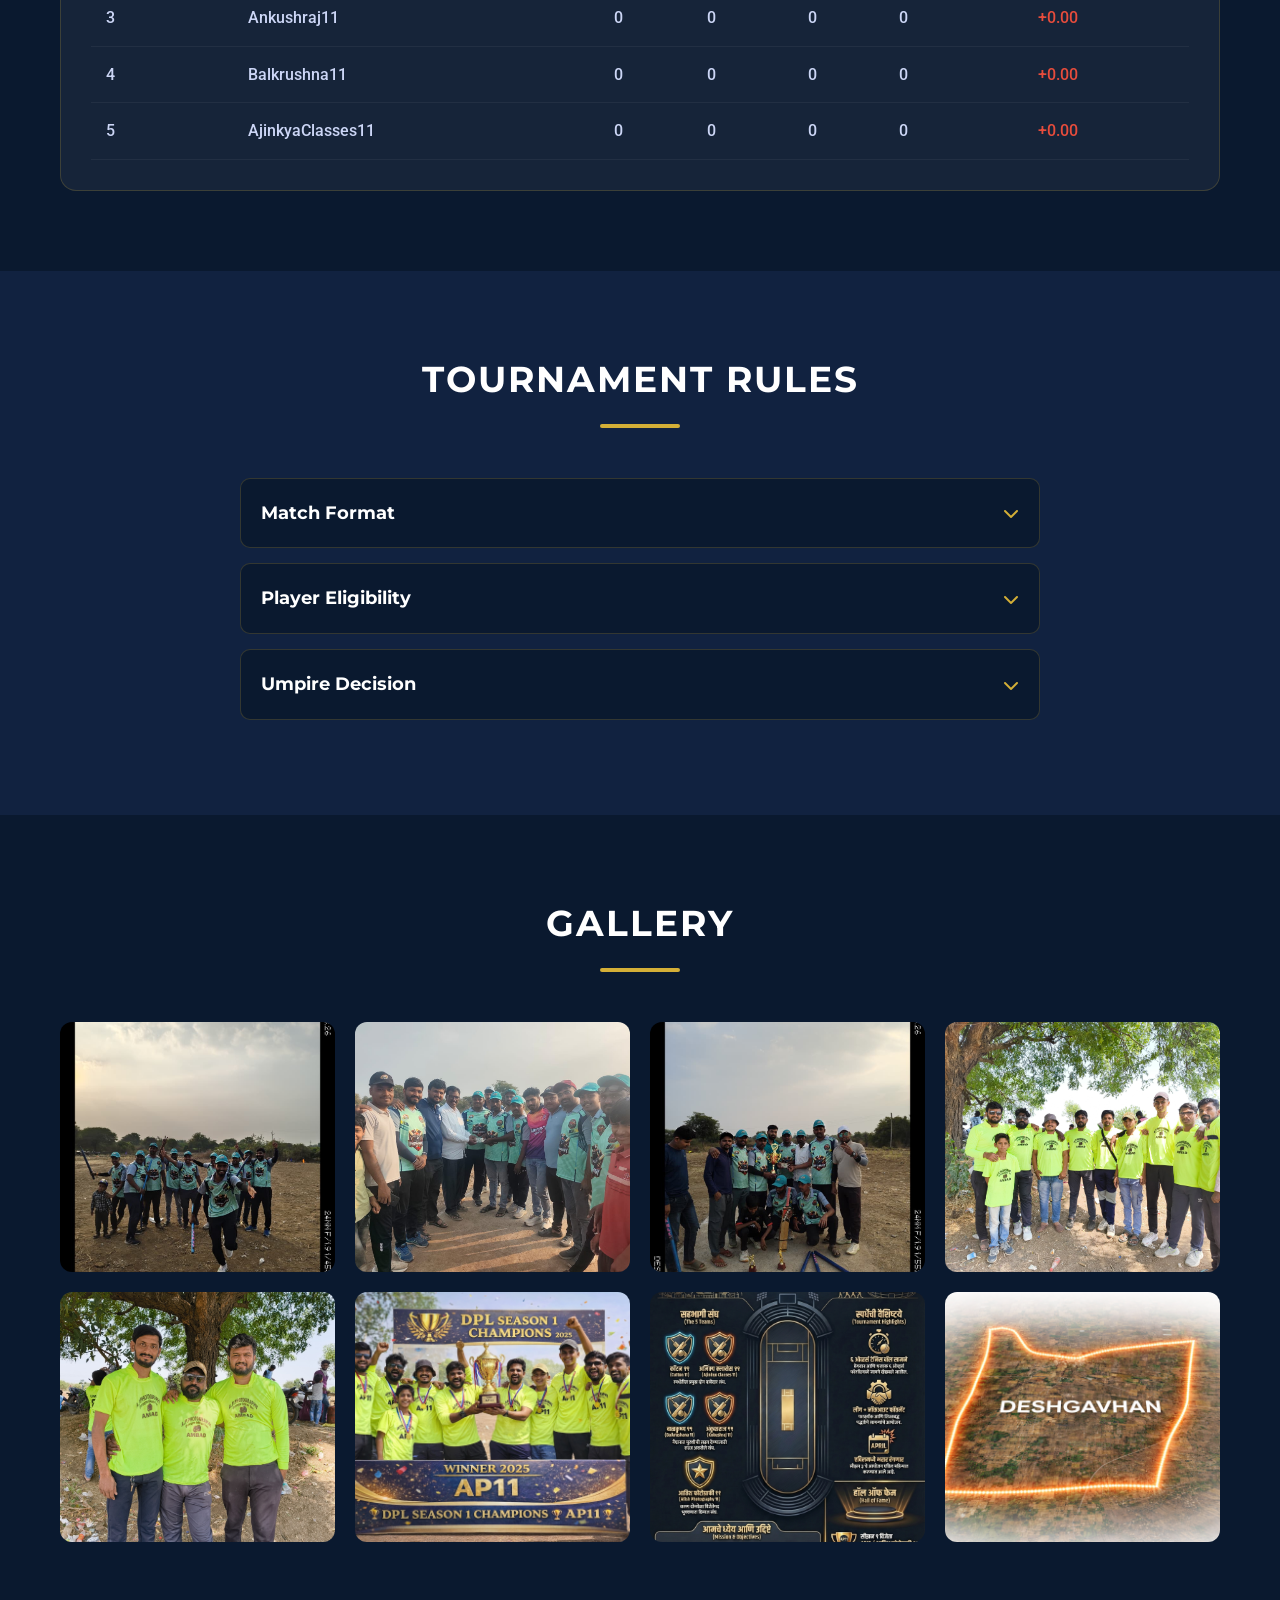
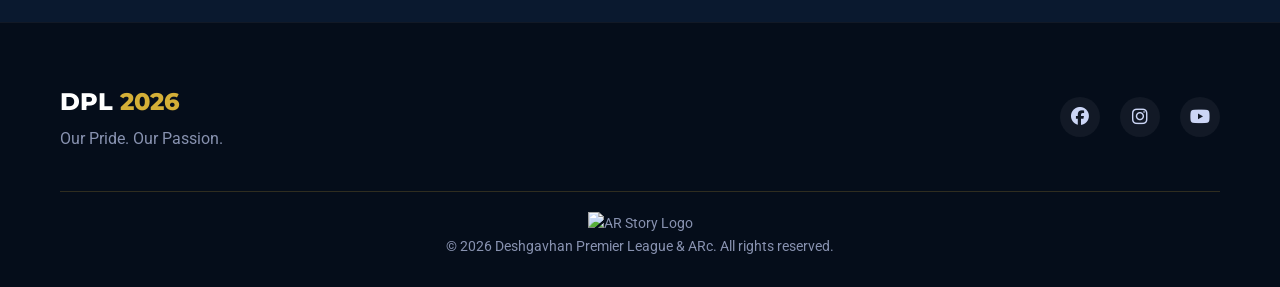
==== commit 94750957: "Revise match rules and footer content Updated match format and player eligibility details. Added ARc" ====
--- a/index.html
+++ b/index.html
@@ -19,6 +19,7 @@
                 <h1>DPL <span>2026</span></h1>
             </div>
             <ul class="nav-links">
+                <li><a href="https://sites.google.com/view/dpl2026/home" style="color: var(--accent-hover); font-weight: 700;">DPL मराठी</a></li>
                 <li><a href="#home">Home</a></li>
                 <li><a href="#teams">Teams</a></li>
                 <li><a href="#schedule">Schedule</a></li>
@@ -128,14 +129,16 @@
         <!-- Hero Section -->
         <section id="home" class="hero">
             <div class="hero-content">
-                <div class="hero-logo animate-up">
+                <div class="hero-text">
+                    <h1 class="animate-up delay-1">Deshgavhan Premier League</h1>
+                    <p class="tagline animate-up delay-2">Cricket's ultimate battleground. Witness the pride, the passion, and the glory.</p>
+                    <div class="hero-buttons animate-up delay-3">
+                        <button class="btn-primary" onclick="openModal('registerModal')">Join the Battle</button>
+                        <a href="#teams" class="btn-outline">View Teams</a>
+                    </div>
+                </div>
+                <div class="hero-logo animate-up delay-1">
                     <img src="./dpl_logo.png" alt="DPL 2026 3D Cinematic Logo">
-                </div>
-                <h1 class="animate-up delay-1">Deshgavhan Premier League</h1>
-                <p class="tagline animate-up delay-2">Cricket's ultimate battleground. Witness the pride, the passion, and the glory.</p>
-                <div class="hero-buttons animate-up delay-3">
-                    <button class="btn-primary" onclick="openModal('registerModal')">Join the Battle</button>
-                    <a href="#teams" class="btn-outline">View Teams</a>
                 </div>
             </div>
             <div class="hero-overlay"></div>
@@ -281,7 +284,7 @@
                             <i class="fas fa-chevron-down"></i>
                         </div>
                         <div class="accordion-body">
-                            <p>Each match will consist of 12 overs per side. The powerplay will be applied for the first 3 overs where only 2 fielders are allowed outside the 30-yard circle.</p>
+                            <p>Each match will consist of 6 overs per side. The powerplay will be applied for the first 2 overs where only 2 fielders are allowed outside the 30-yard circle.</p>
                         </div>
                     </div>
                     <div class="accordion-item">
@@ -290,7 +293,7 @@
                             <i class="fas fa-chevron-down"></i>
                         </div>
                         <div class="accordion-body">
-                            <p>Players must be officially registered on this portal before the deadline. Non-registered players are strictly prohibited from participating in any official DPL match.</p>
+                            <p>All players must be officially registered on this portal before the deadline and must be a domicile of Deshgavhan. Non-registered players will not be allowed to participate in any official DPL match.</p>
                         </div>
                     </div>
                     <div class="accordion-item">
@@ -365,7 +368,10 @@
                     </div>
                 </div>
                 <div class="copyright">
-                    <p>&copy; 2026 Deshgavhan Premier League. All rights reserved.</p>
+                    <div class="ar-logo-container">
+                        <img src="./ar_logo.png" alt="AR Story Logo">
+                    </div>
+                    <p>&copy; 2026 Deshgavhan Premier League & ARc. All rights reserved.</p>
                 </div>
             </div>
         </footer>
--- a/styles.css
+++ b/styles.css
@@ -1,4 +1,4 @@
-/* Color Palette: Navy Blue & Gold */
+ /* Color Palette: Navy Blue & Gold */
 :root {
     --primary-color: #0A192F; /* Deep Navy */
     --secondary-color: #112240; /* Lighter Navy */
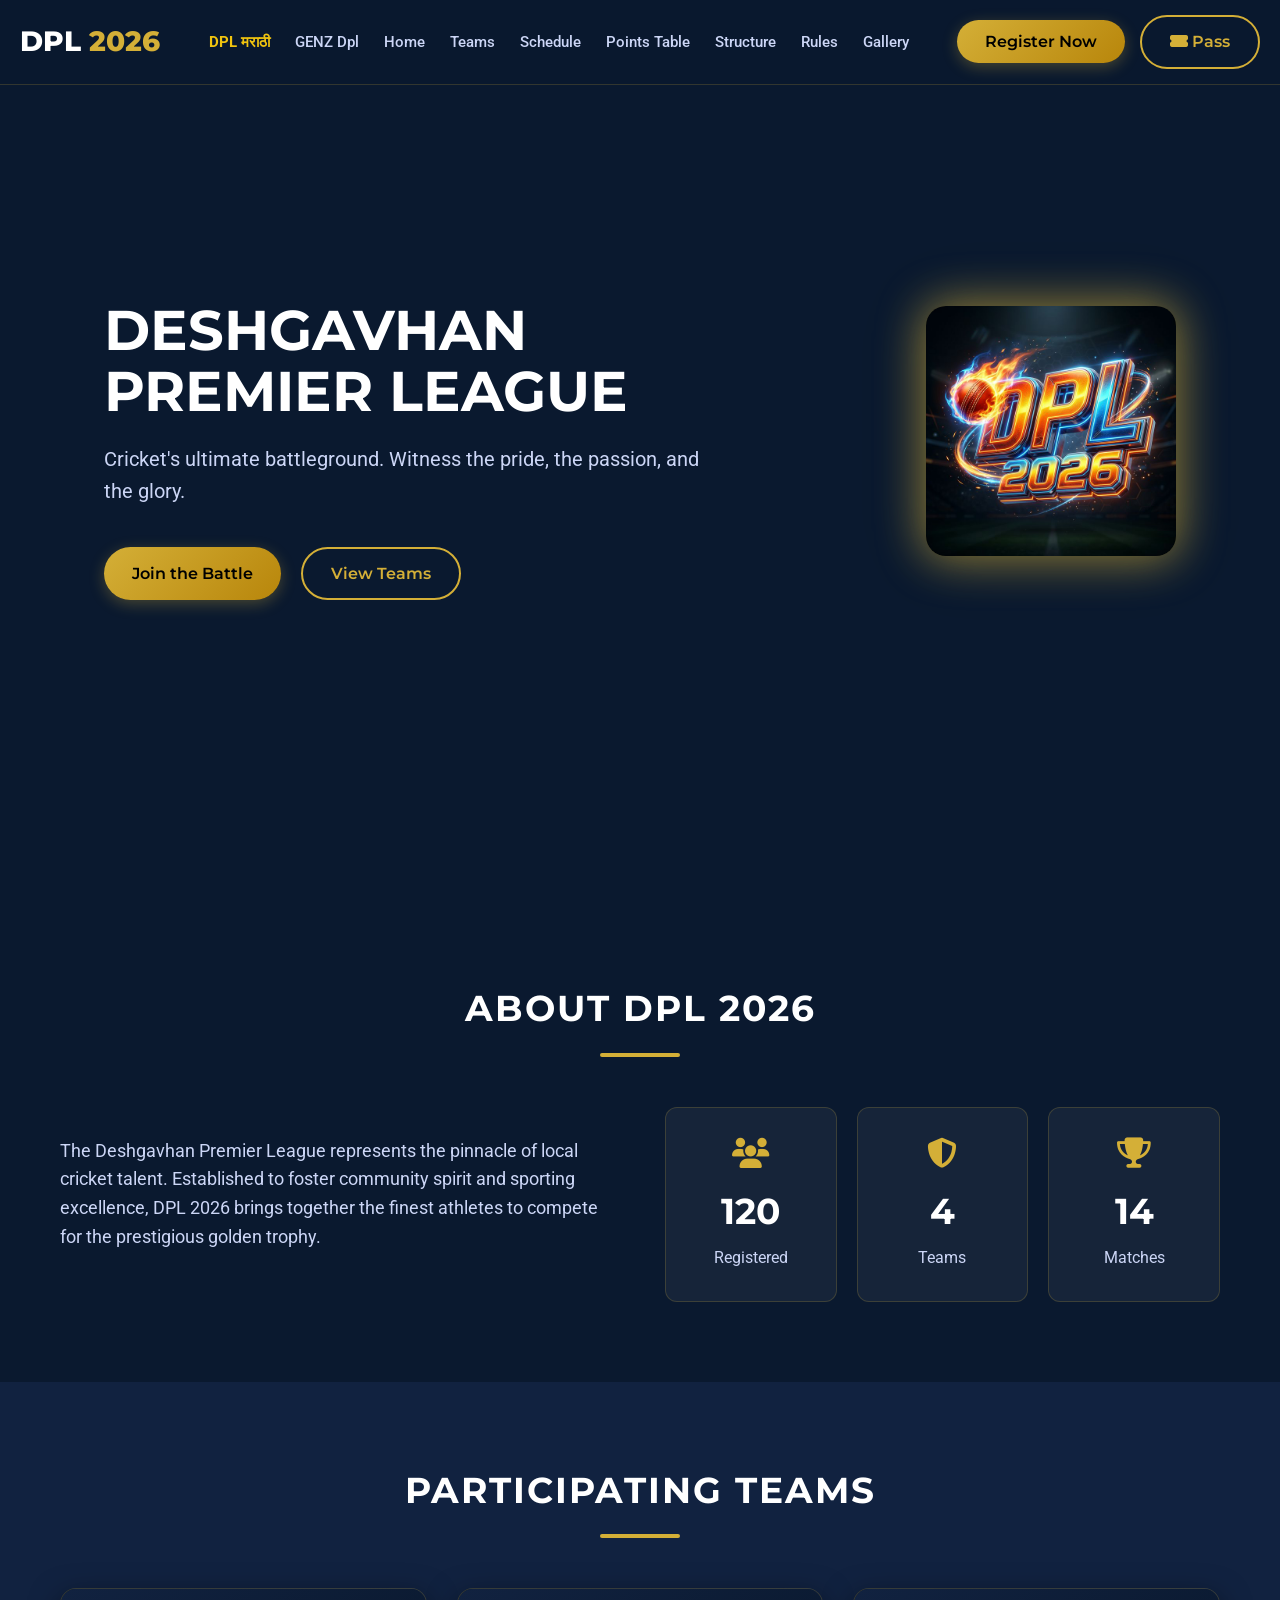
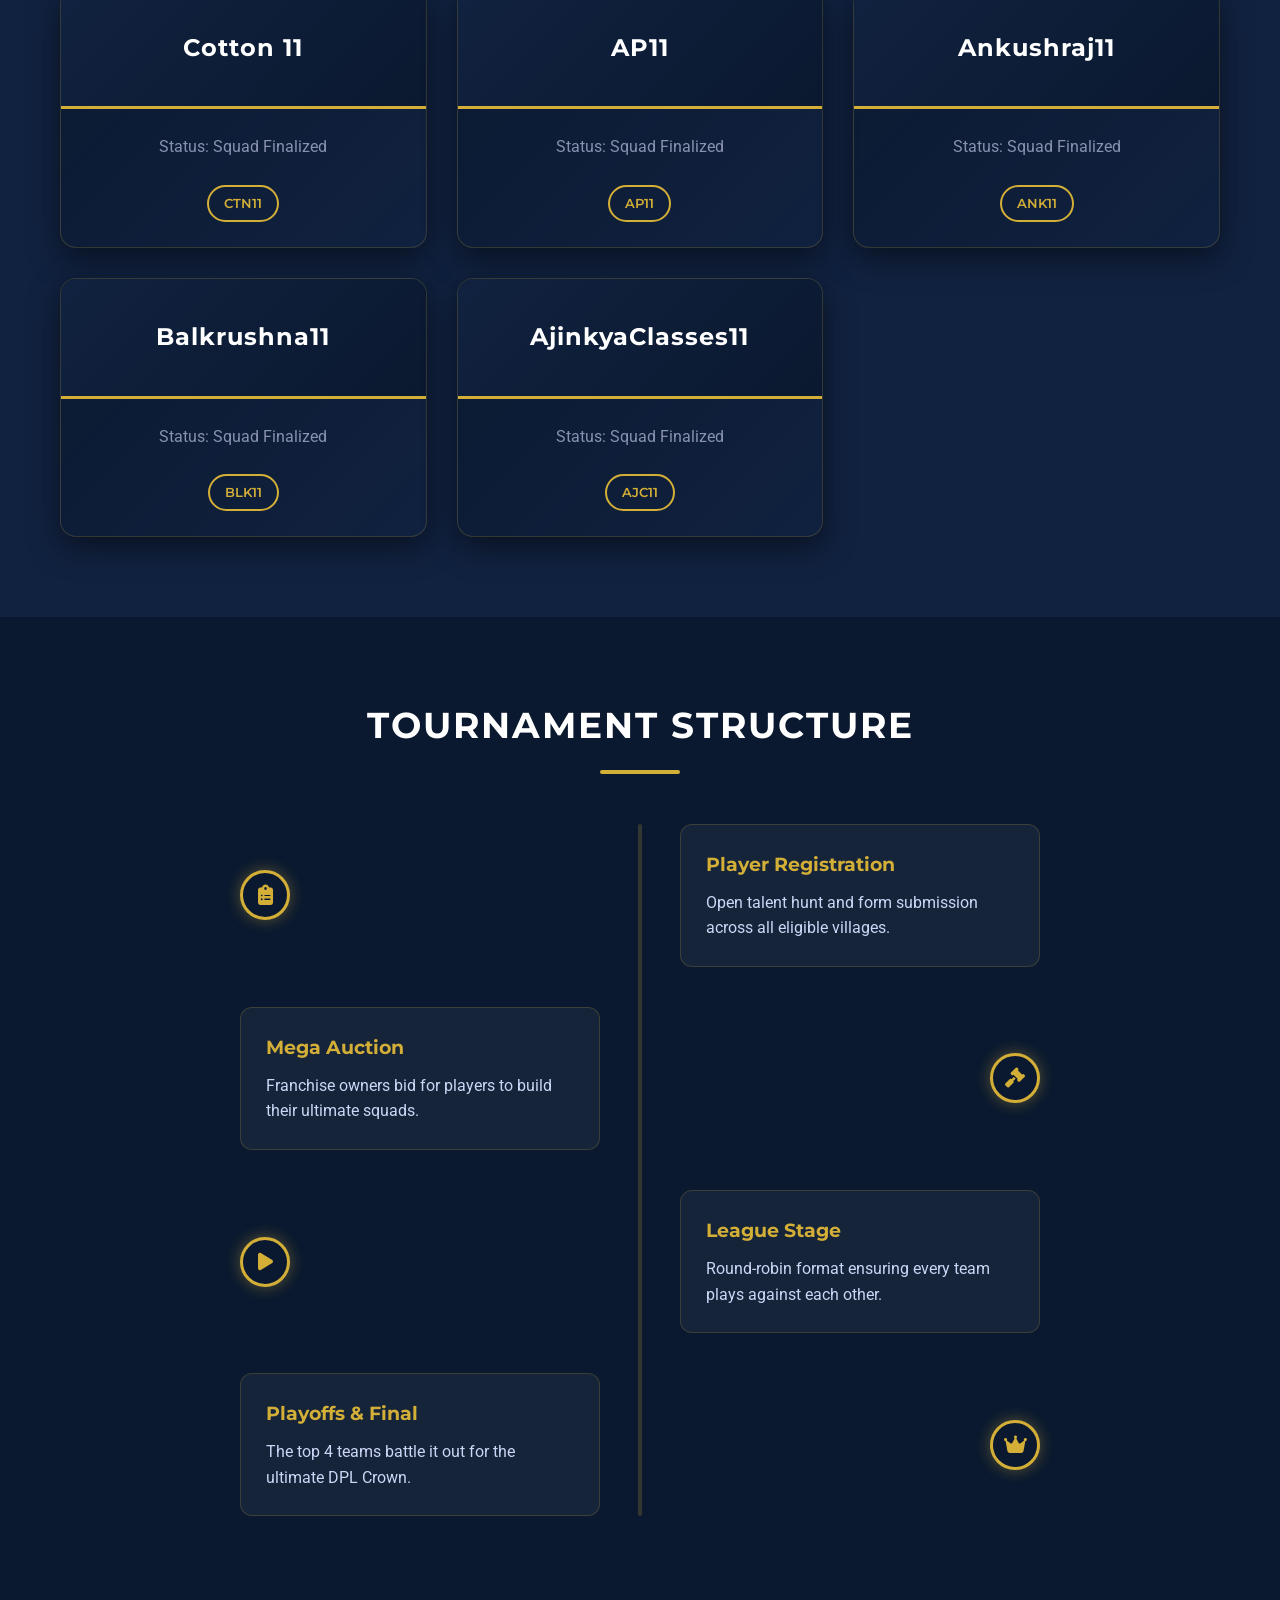
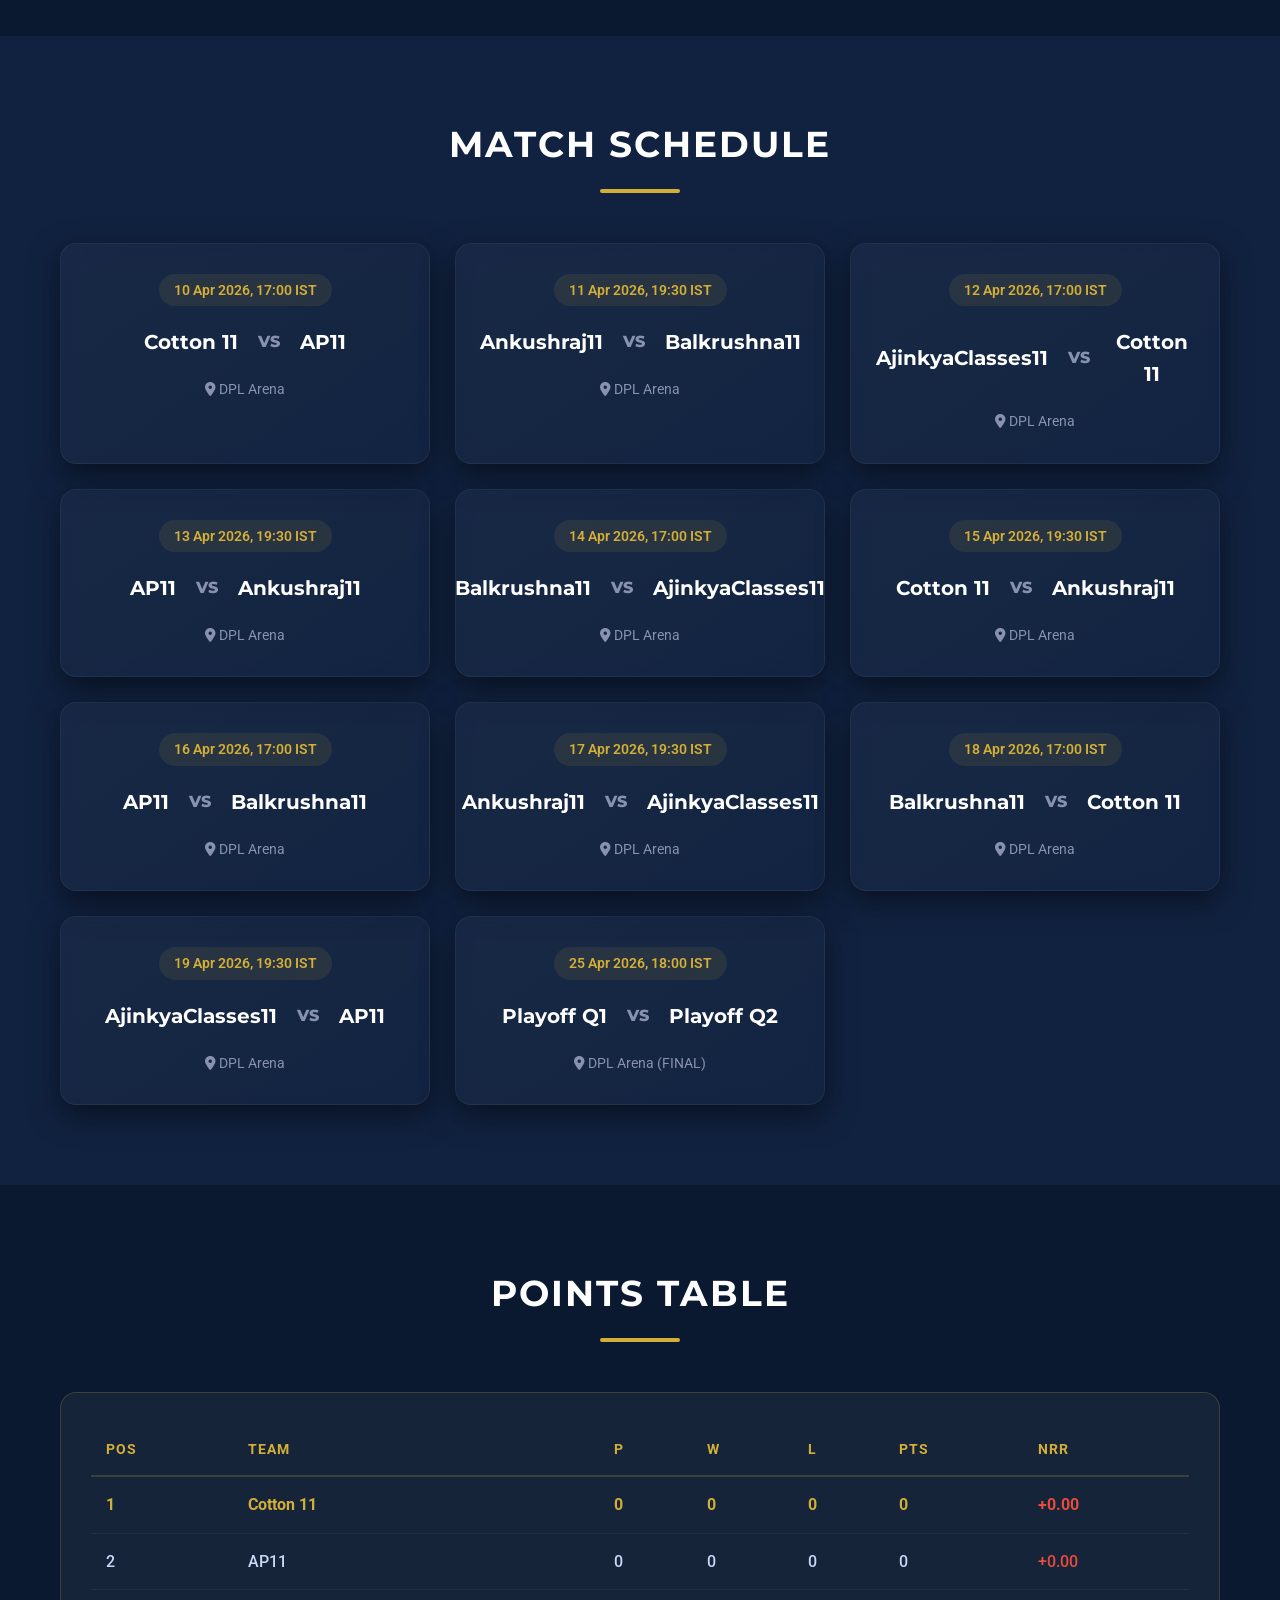
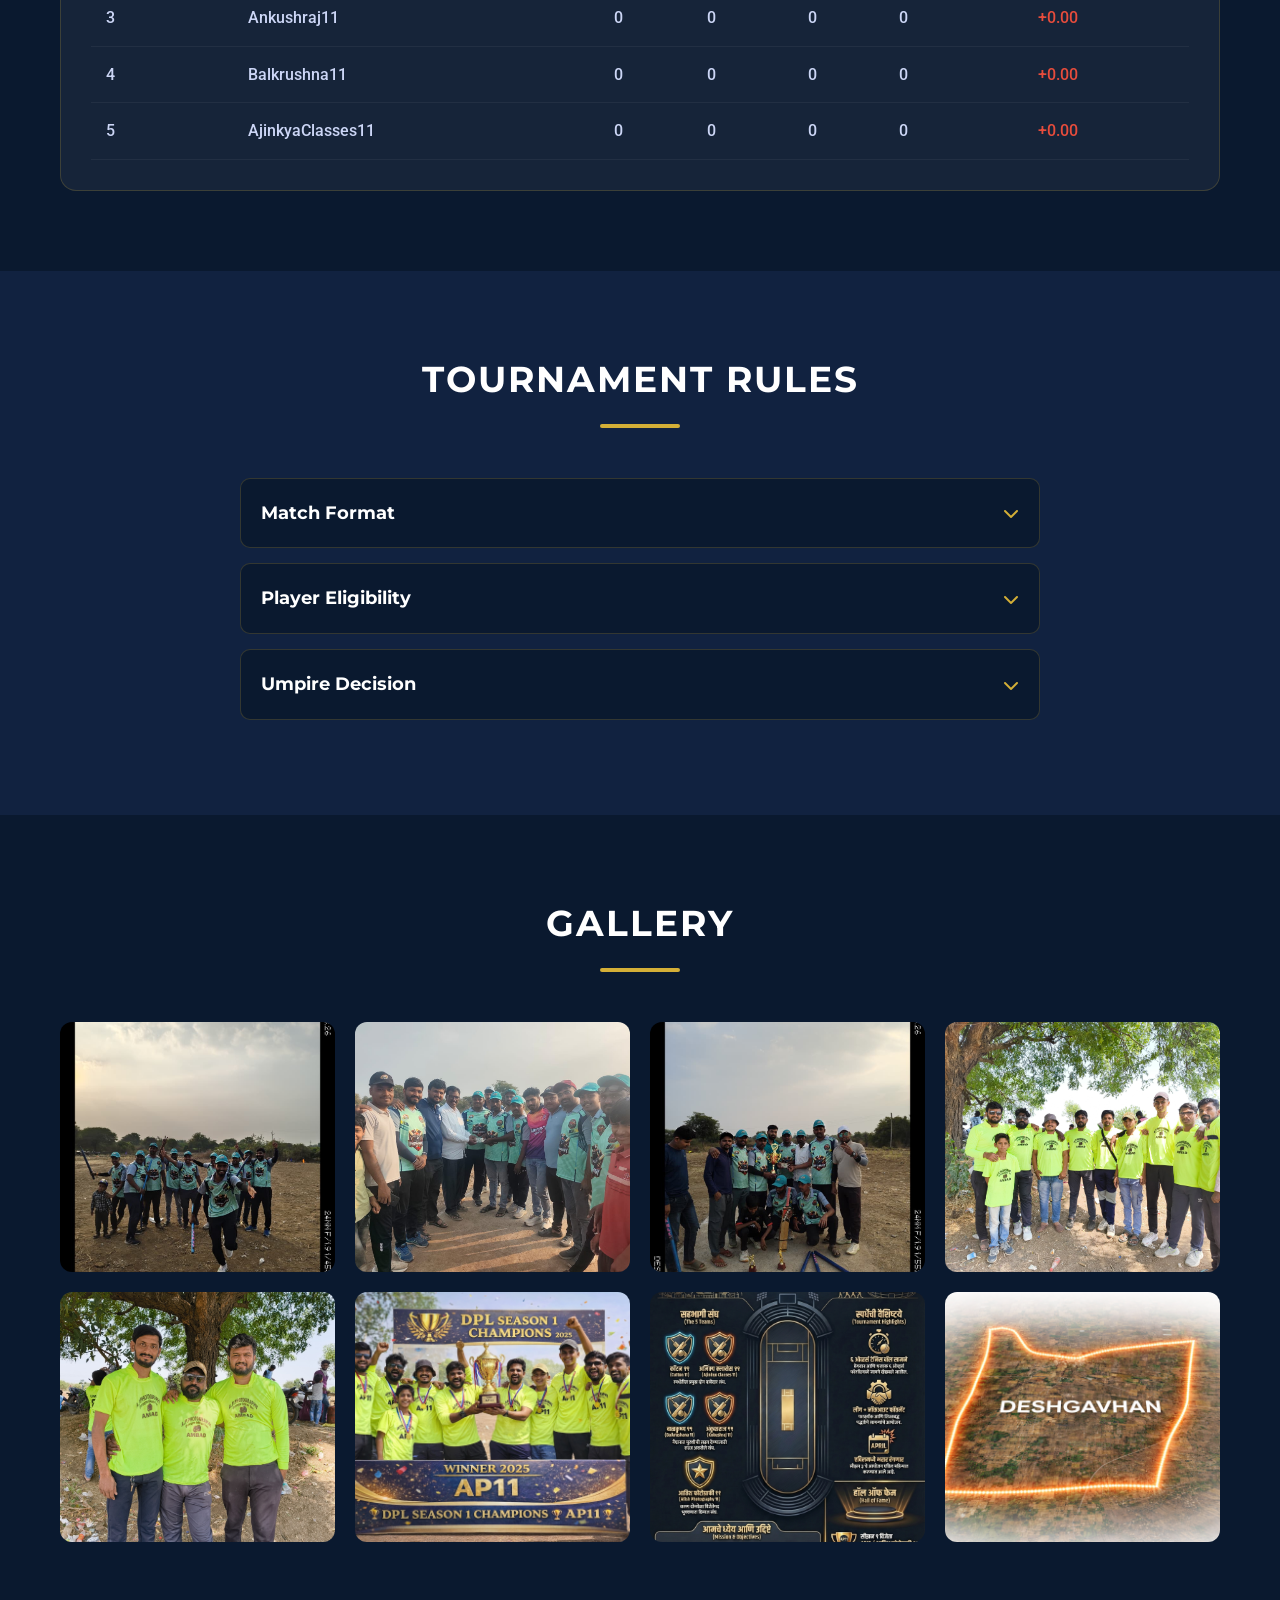
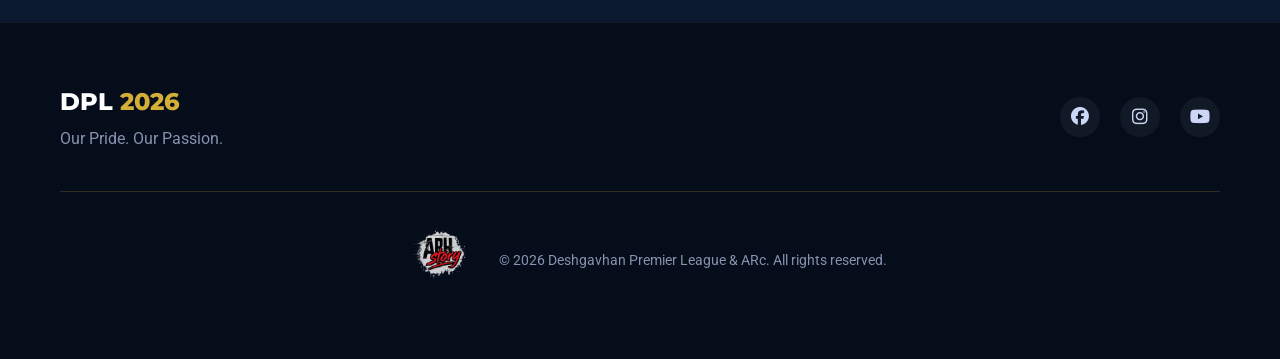
==== commit 2a0b61fd: "Add GENZ Dpl link to navigation menu" ====
--- a/index.html
+++ b/index.html
@@ -20,7 +20,10 @@
             </div>
             <ul class="nav-links">
                 <li><a href="https://sites.google.com/view/dpl2026/home" style="color: var(--accent-hover); font-weight: 700;">DPL मराठी</a></li>
-                <li><a href="#home">Home</a></li>
+             <!-- NEW TAB -->
+    <li><a href="gen.html"> GENZ Dpl</a></li> 
+             
+             <li><a href="#home">Home</a></li>
                 <li><a href="#teams">Teams</a></li>
                 <li><a href="#schedule">Schedule</a></li>
                 <li><a href="#points">Points Table</a></li>
--- a/styles.css
+++ b/styles.css
@@ -127,9 +127,16 @@
 }
 .hero-content {
     position: relative; z-index: 2;
-    max-width: 800px;
-    margin-left: 10%;
-}
+    max-width: 1200px;
+    width: 100%;
+    margin: 0 auto;
+    padding: 0 5%;
+    display: flex;
+    justify-content: space-between;
+    align-items: center;
+    gap: 40px;
+}
+.hero-text { flex: 1; max-width: 600px; }
 .hero-logo img { 
     width: 250px; 
     border-radius: 20px; 
@@ -301,7 +308,16 @@
 .social-links { display: flex; gap: 20px; }
 .social-links a { width: 40px; height: 40px; border-radius: 50%; background: var(--glass-bg); display: flex; justify-content: center; align-items: center; font-size: 18px; transition: all 0.3s; }
 .social-links a:hover { background: var(--accent-color); color: #000; transform: translateY(-3px); }
-.copyright { text-align: center; color: var(--text-secondary); font-size: 14px; border-top: 1px solid var(--glass-border); padding-top: 20px; }
+.copyright { text-align: center; color: var(--text-secondary); font-size: 14px; border-top: 1px solid var(--glass-border); padding-top: 20px; display: flex; flex-direction: row; justify-content: center; align-items: center; gap: 15px; padding-bottom: 20px; flex-wrap: wrap; }
+.ar-logo-container img { 
+    width: 90px; 
+    opacity: 0.9; 
+    transition: opacity 0.3s, transform 0.3s;
+}
+.ar-logo-container img:hover { 
+    opacity: 1; 
+    transform: scale(1.05); 
+}
 
 /* Animations & Responsive */
 .animate-up { opacity: 0; transform: translateY(30px); transition: opacity 0.8s ease, transform 0.8s ease; }
@@ -321,10 +337,14 @@
 @media (max-width: 768px) {
     .nav-links { display: none; flex-direction: column; position: absolute; top: 100%; left: 0; width: 100%; background: var(--secondary-color); padding: 20px; text-align: center; border-bottom: 1px solid var(--accent-color); }
     .nav-links.active { display: flex; }
-    .hamburger { display: block; }
+    .hamburger { display: block; margin-left: 5px; }
     .flex-center { justify-content: space-between; width: 100%; }
-    .nav-actions .btn-outline { display: none; }
-    .hero h1 { font-size: 40px; }
-    .hero-content { margin-left: 5%; }
+    .nav-actions { gap: 8px; }
+    .nav-actions .btn-primary, .nav-actions .btn-outline { padding: 8px 14px; font-size: 13px; }
+    .hero h1 { font-size: 36px; text-align: center;}
+    .hero-text p { text-align: center; }
+    .hero-content { margin: 0; padding: 0 5%; flex-direction: column-reverse; gap: 30px; }
+    .hero-buttons { justify-content: center; }
+    .hero-logo img { width: 180px; margin-bottom: 0;}
     .footer-content { flex-direction: column; gap: 30px; text-align: center; }
 }
